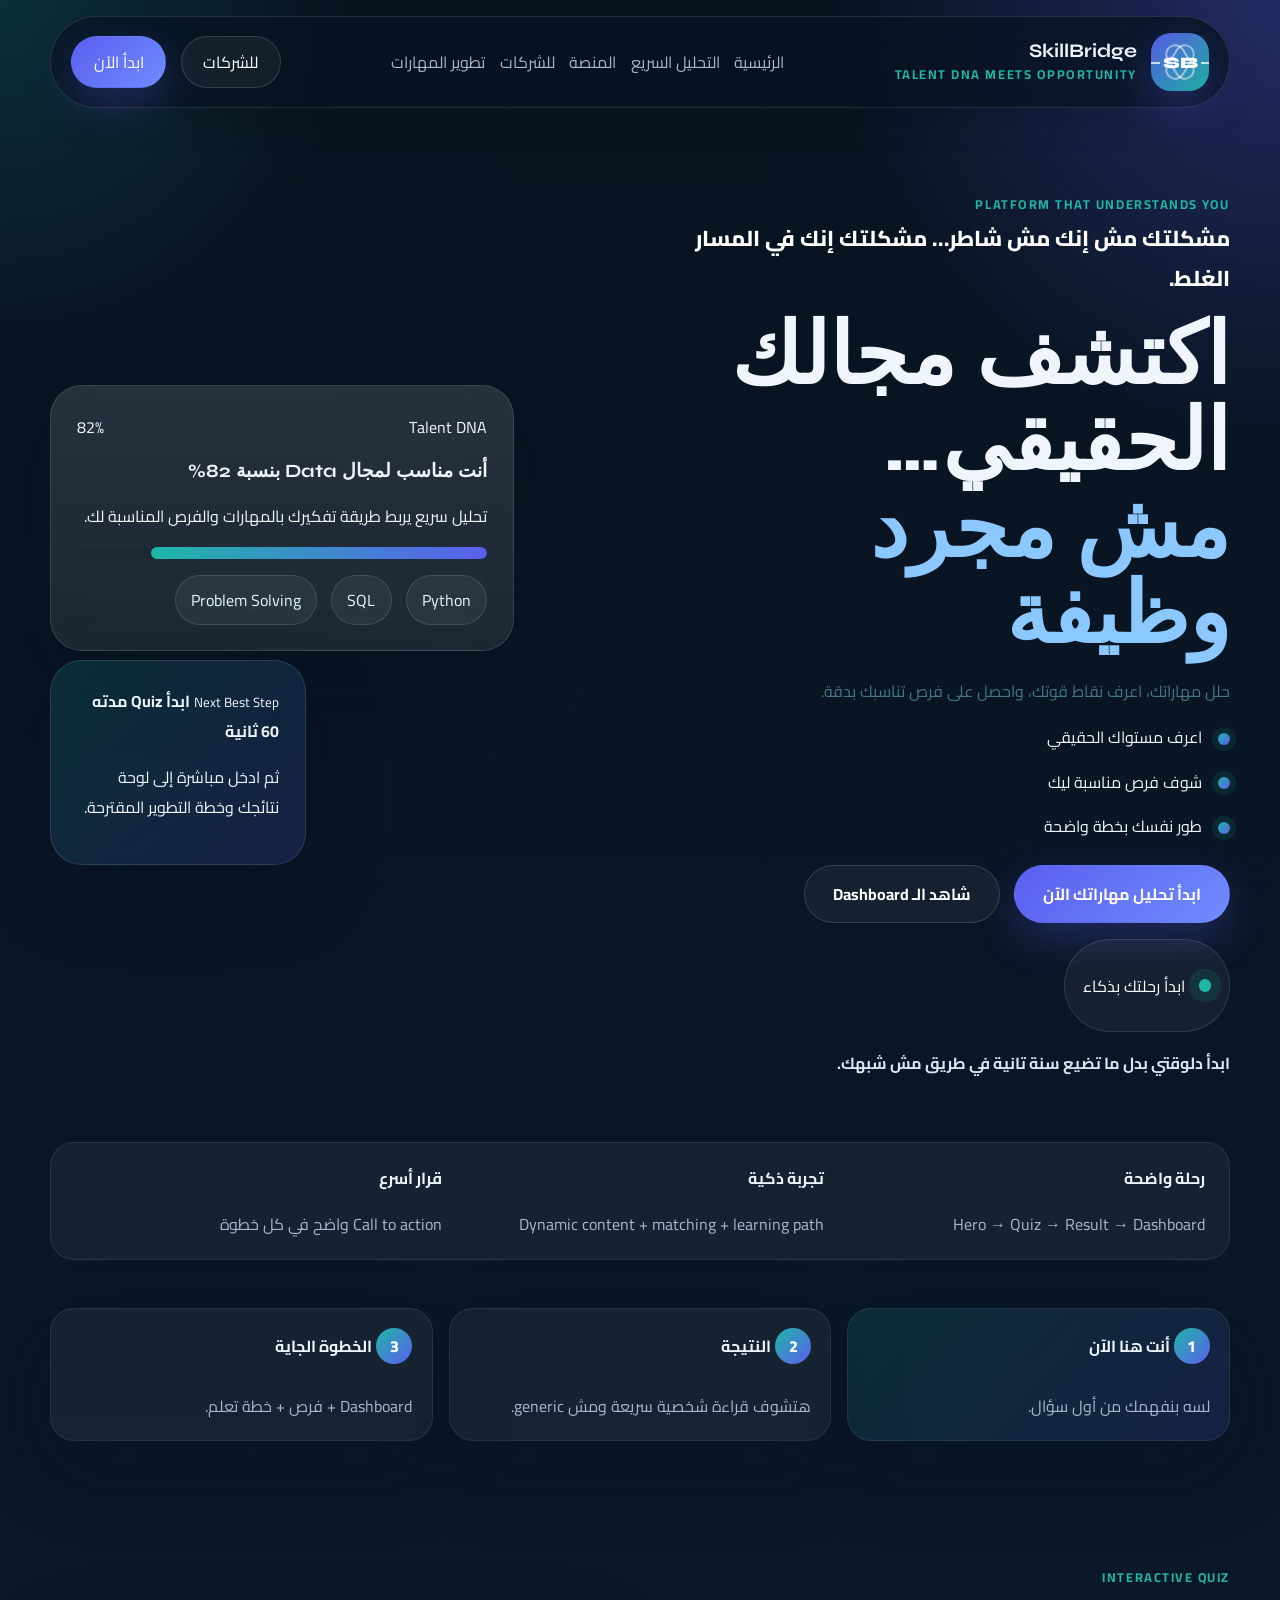
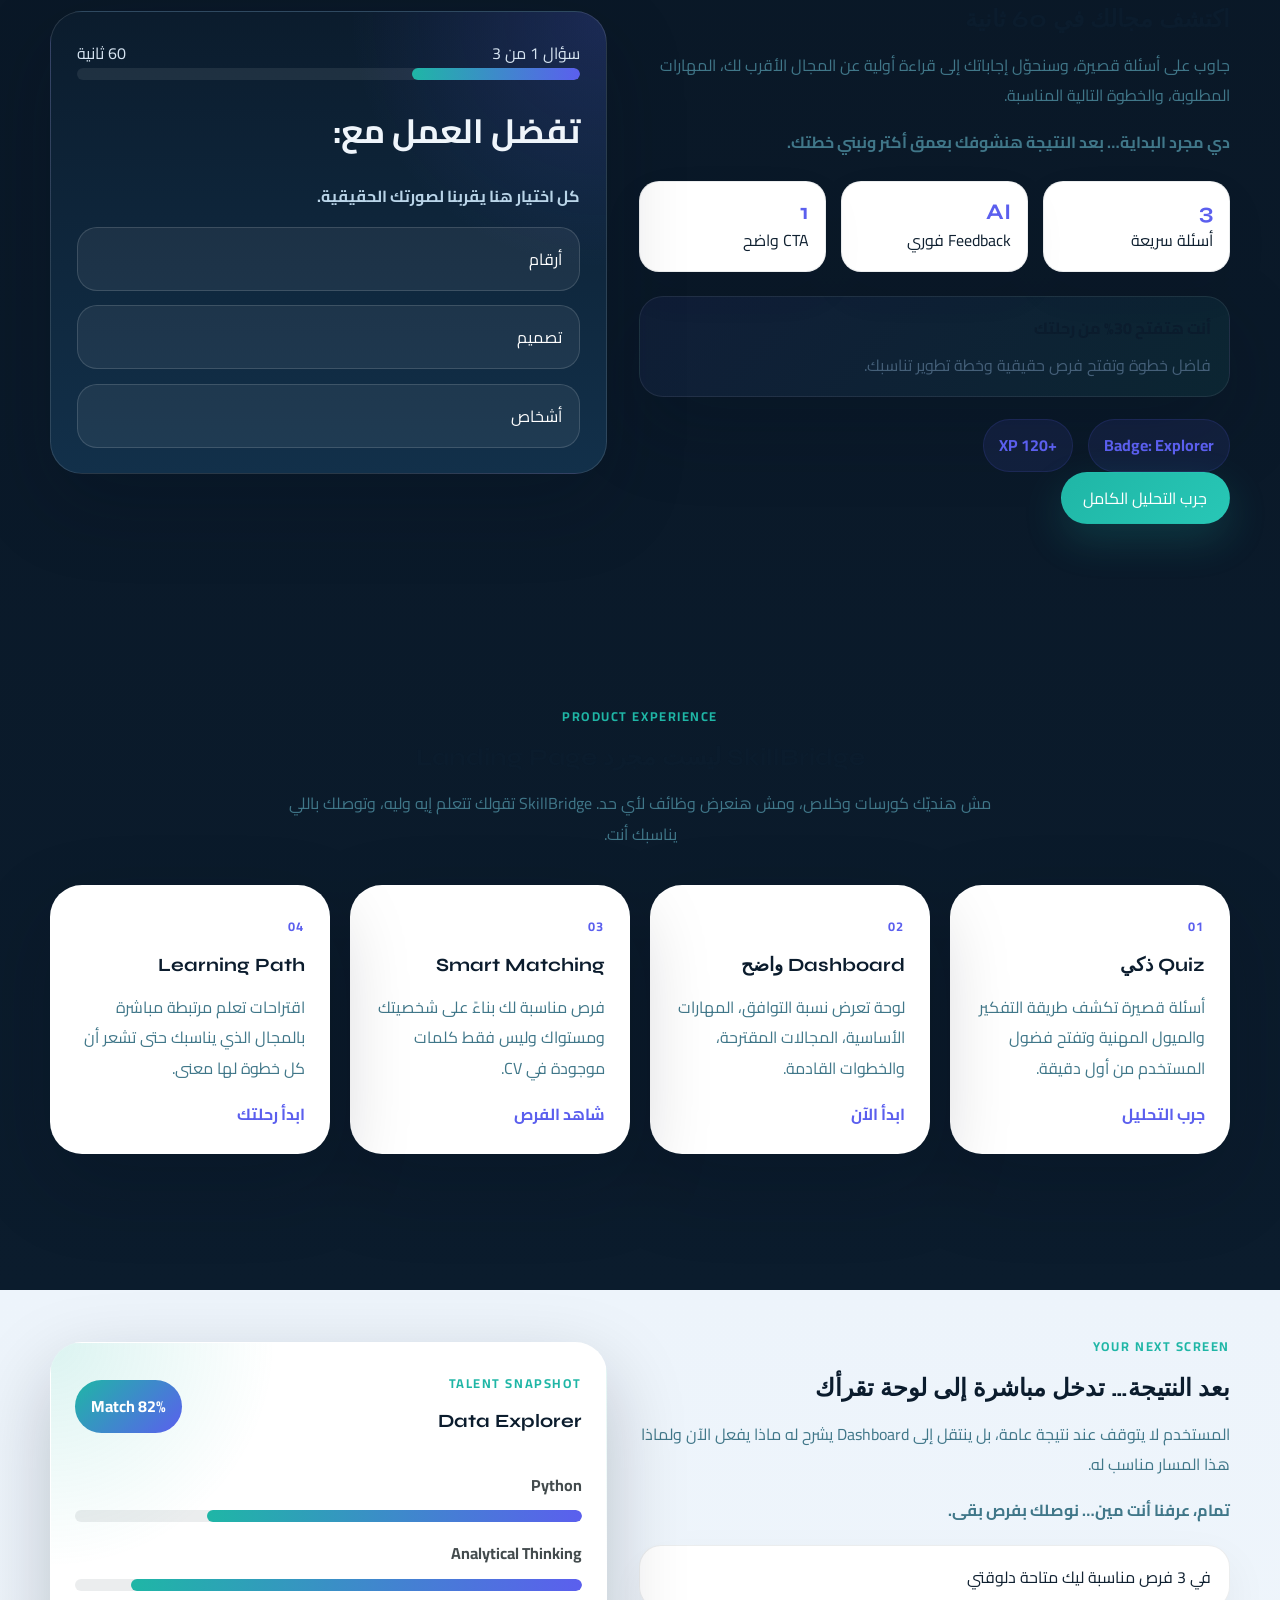
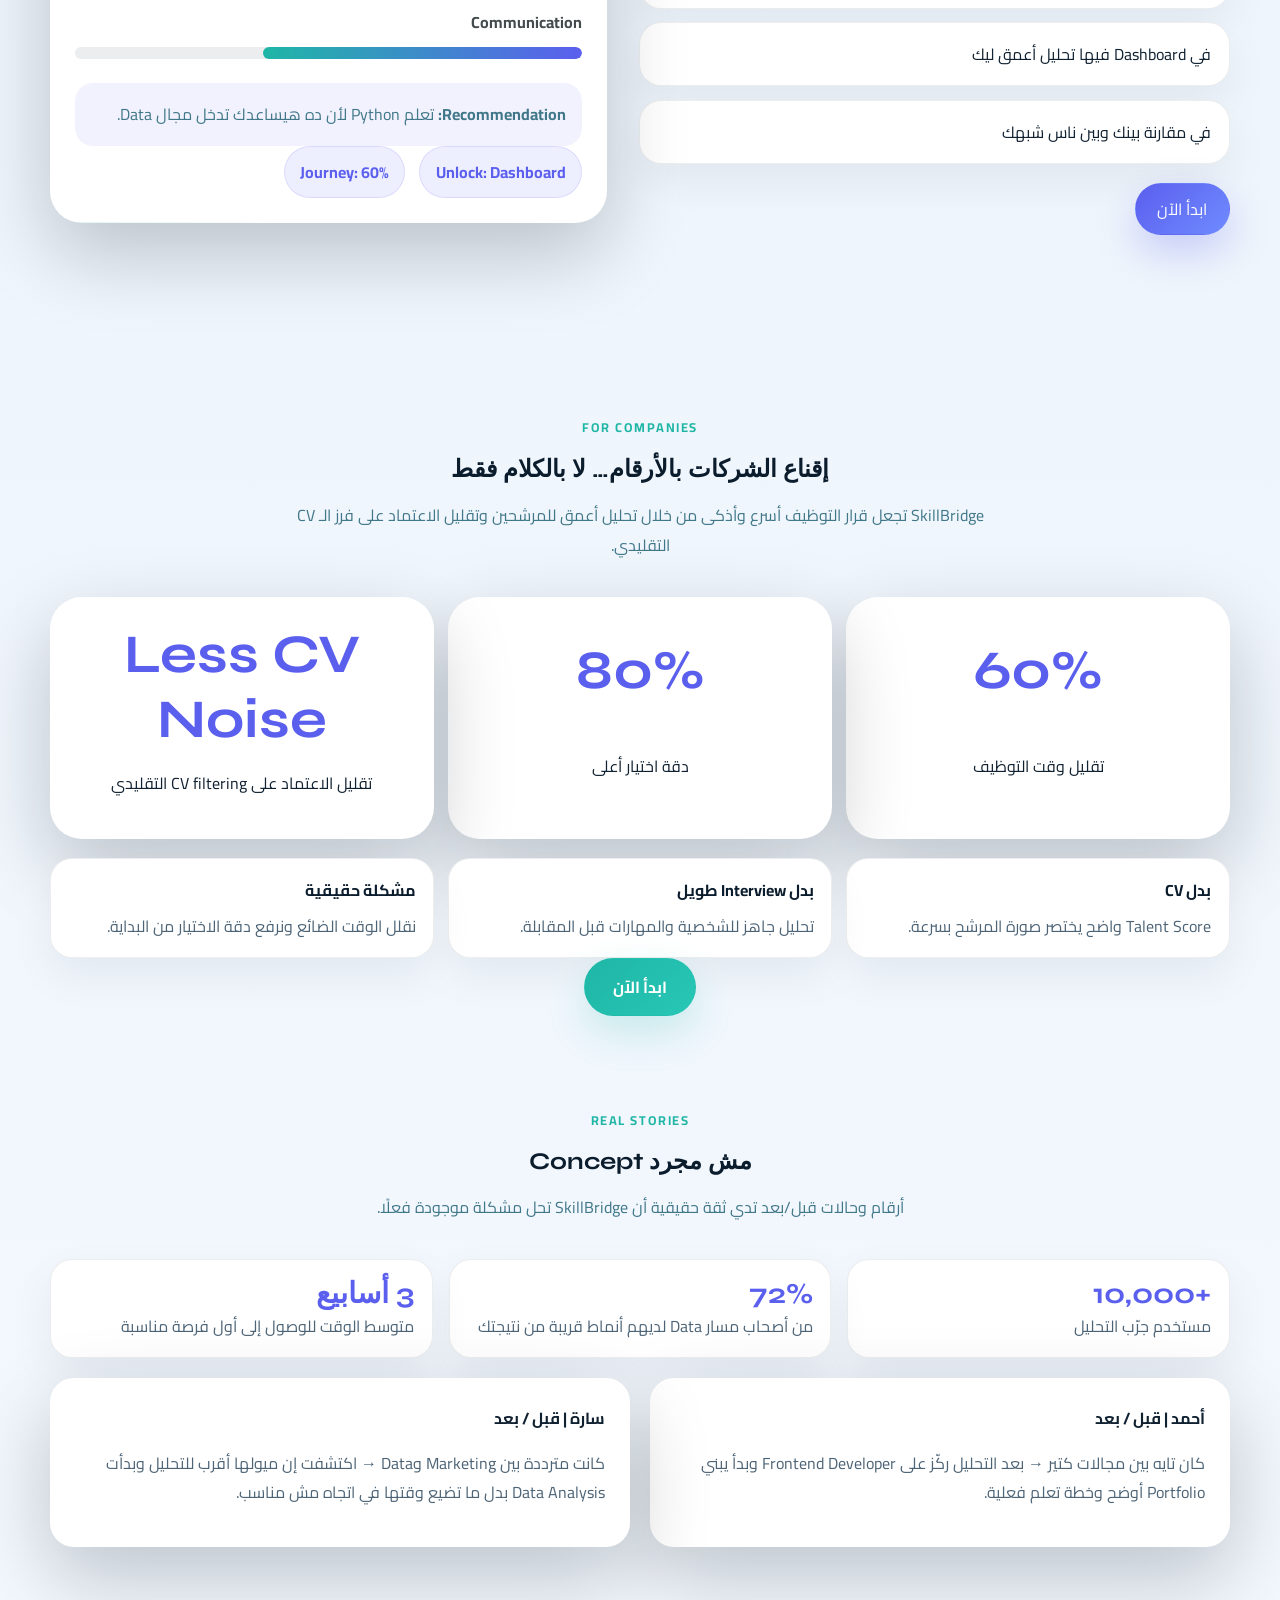
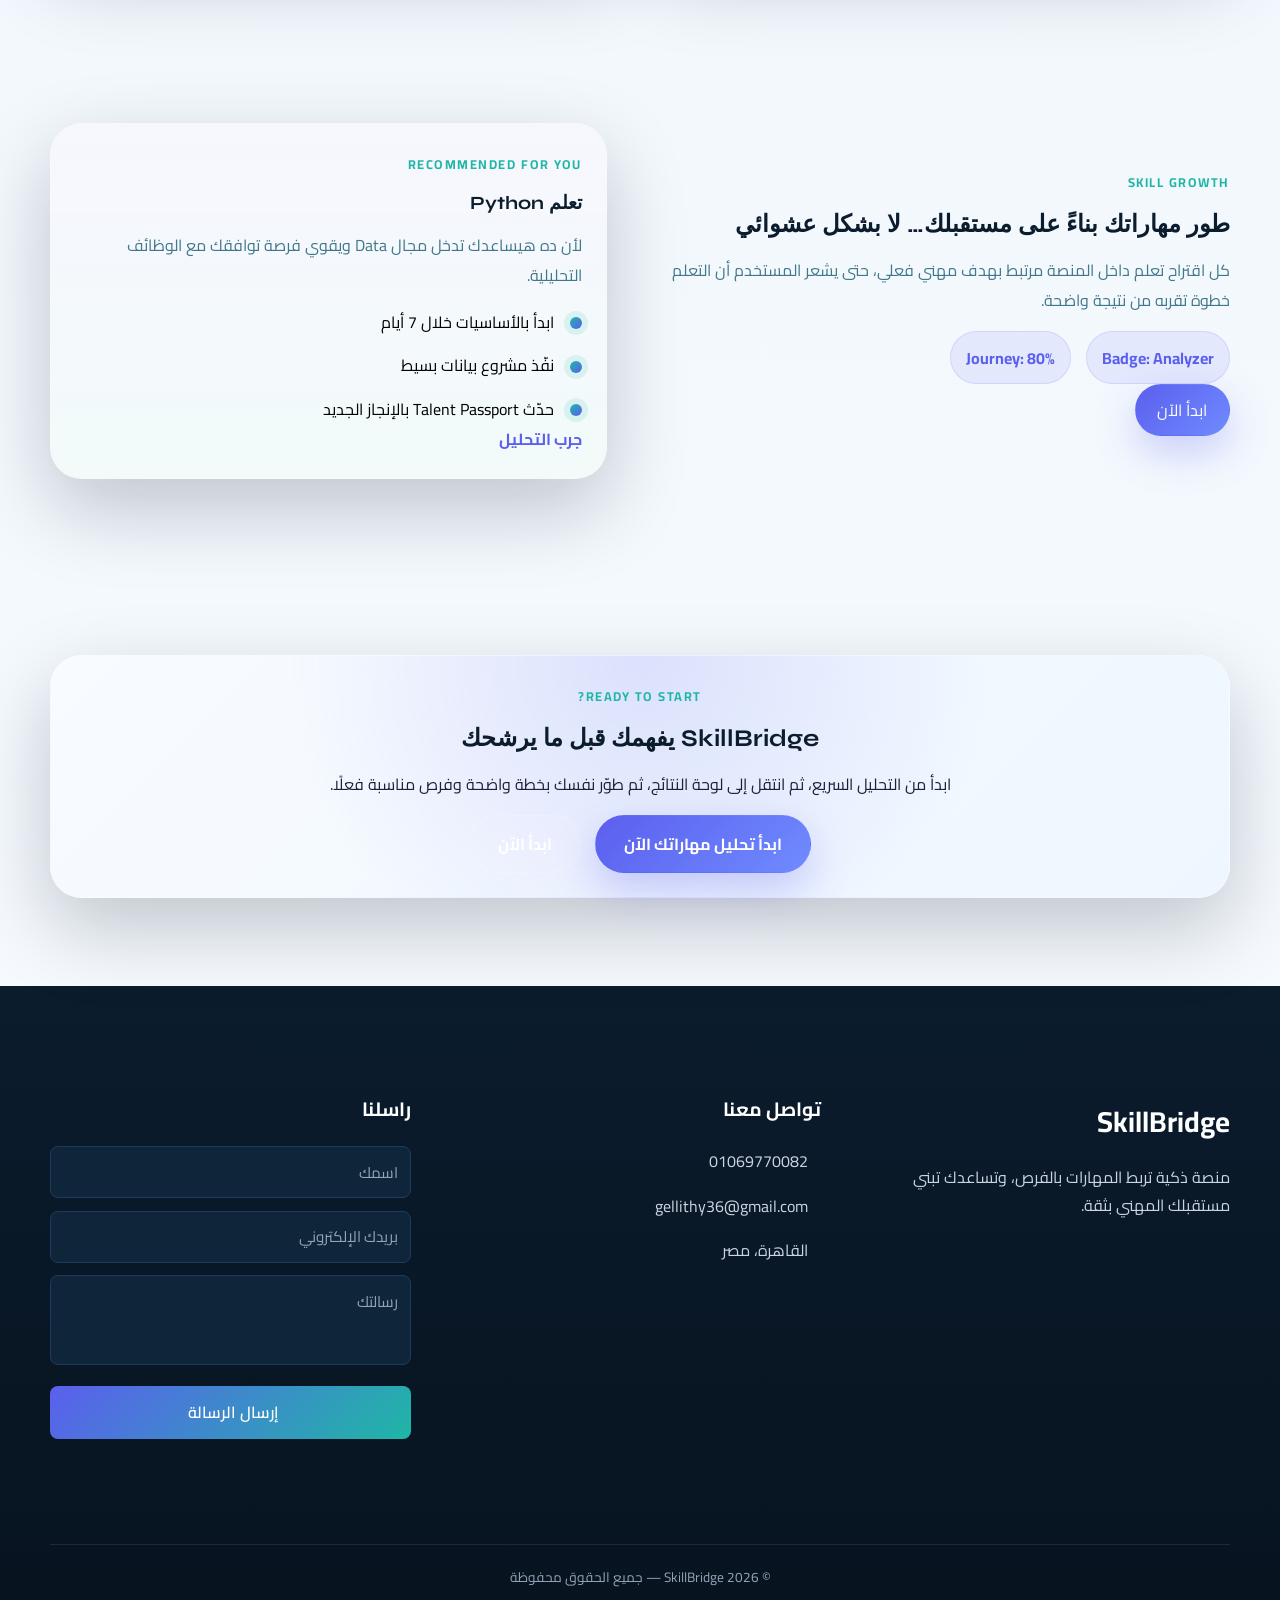
==== index.html @ 110d21df "Add files via upload" ====
<!DOCTYPE html>
<html lang="ar" dir="rtl">
<head>
  <meta charset="UTF-8">
  <meta name="viewport" content="width=device-width, initial-scale=1.0">
  <meta name="description" content="SkillBridge منصة ذكية تساعدك تكتشف مجالك الحقيقي، تحلل مهاراتك، وتبدأ رحلة مهنية أوضح وأقوى.">
  <title>SkillBridge | اكتشف مجالك الحقيقي</title>
  <link rel="preconnect" href="https://fonts.googleapis.com">
  <link rel="preconnect" href="https://fonts.gstatic.com" crossorigin>
  <link href="https://fonts.googleapis.com/css2?family=Cairo:wght@400;600;700;800;900&family=Syne:wght@700;800&display=swap" rel="stylesheet">
  <link rel="stylesheet" href="./style.css">
</head>
<body>
  <div class="loading-screen" id="loadingScreen" aria-hidden="true">
    <div class="loading-panel">
      <div class="brand-mark brand-mark-lg">
        <span class="brand-mark-core">SB</span>
      </div>
      <p class="loading-label">SkillBridge AI</p>
      <h1 class="loading-message" id="loadingMessage">Analyzing your skills...</h1>
      <div class="loading-bar">
        <span id="loadingBar"></span>
      </div>
    </div>
  </div>

  <header class="site-header" id="siteHeader">
    <div class="container nav-shell">
      <a class="brand" href="#home" aria-label="SkillBridge">
        <div class="brand-mark">
          <span class="brand-mark-core">SB</span>
        </div>
        <div class="brand-copy">
          <strong>SkillBridge</strong>
          <small>Talent DNA Meets Opportunity</small>
        </div>
      </a>

      <button class="nav-toggle" id="navToggle" type="button" aria-label="فتح القائمة" aria-expanded="false">
        <span></span>
        <span></span>
        <span></span>
      </button>

      <nav class="nav-menu" id="navMenu">
        <a href="#home">الرئيسية</a>
        <a href="#quiz">التحليل السريع</a>
        <a href="#product">المنصة</a>
        <a href="#companies">للشركات</a>
        <a href="#learning">تطوير المهارات</a>
      </nav>

      <div class="nav-actions">
        <a class="btn btn-ghost" href="./company-auth.html">للشركات</a>
        <a class="btn btn-primary" href="./student-auth.html">ابدأ الآن</a>
      </div>
    </div>
  </header>

  
  <main>
    <section class="hero-section" id="home">
      <div class="container hero-grid">
        <div class="hero-copy reveal">
          <span class="eyebrow">Platform That Understands You</span>
          <p class="hero-hook">مشكلتك مش إنك مش شاطر… مشكلتك إنك في المسار الغلط.</p>
          <h1>اكتشف مجالك الحقيقي… <span>مش مجرد وظيفة</span></h1>
          <p class="hero-subtext">حلل مهاراتك، اعرف نقاط قوتك، واحصل على فرص تناسبك بدقة.</p>

          <ul class="hero-points">
            <li>اعرف مستواك الحقيقي</li>
            <li>شوف فرص مناسبة ليك</li>
            <li>طور نفسك بخطة واضحة</li>
          </ul>

          <div class="hero-actions">
            <a class="btn btn-primary btn-large" href="#quiz">ابدأ تحليل مهاراتك الآن</a>
            <a class="btn btn-ghost btn-large" href="student-dashboard.html">شاهد الـ Dashboard</a>
          </div>

          <div class="hero-dynamic">
            <span class="dynamic-dot"></span>
            <p id="heroDynamicText">90%من الطلاب لا يعرفون مهاراتهم الحقيقيه</p>
          </div>

          <p class="urgency-line">ابدأ دلوقتي بدل ما تضيع سنة تانية في طريق مش شبهك.</p>
        </div>

        <div class="hero-visual reveal">
          <div class="hero-card dna-card">
            <div class="hero-card-head">
              <span>Talent DNA</span>
              <span>82%</span>
            </div>
            <h3>أنت مناسب لمجال Data بنسبة 82%</h3>
            <p>تحليل سريع يربط طريقة تفكيرك بالمهارات والفرص المناسبة لك.</p>
            <div class="mini-progress"><span style="width:82%"></span></div>
            <div class="chip-row">
              <span class="chip">Python</span>
              <span class="chip">SQL</span>
              <span class="chip">Problem Solving</span>
            </div>
          </div>

          <div class="hero-card floating-card">
            <small>Next Best Step</small>
            <strong>ابدأ Quiz مدته 60 ثانية</strong>
            <p>ثم ادخل مباشرة إلى لوحة نتائجك وخطة التطوير المقترحة.</p>
          </div>
        </div>
      </div>
    </section>

    <section class="trust-strip reveal">
      <div class="container trust-grid">
        <article>
          <strong>رحلة واضحة</strong>
          <p>Hero → Quiz → Result → Dashboard</p>
        </article>
        <article>
          <strong>تجربة ذكية</strong>
          <p>Dynamic content + matching + learning path</p>
        </article>
        <article>
          <strong>قرار أسرع</strong>
          <p>Call to action واضح في كل خطوة</p>
        </article>
      </div>
    </section>

    <section class="journey-strip reveal">
      <div class="container journey-track">
        <article class="journey-step is-active">
          <span>1</span>
          <strong>أنت هنا الآن</strong>
          <p>لسه بنفهمك من أول سؤال.</p>
        </article>
        <article class="journey-step">
          <span>2</span>
          <strong>النتيجة</strong>
          <p>هتشوف قراءة شخصية سريعة ومش generic.</p>
        </article>
        <article class="journey-step">
          <span>3</span>
          <strong>الخطوة الجاية</strong>
          <p>Dashboard + فرص + خطة تعلم.</p>
        </article>
      </div>
    </section>

    <section class="quiz-section" id="quiz">
      <div class="container quiz-grid">
        <div class="section-copy reveal">
          <span class="eyebrow">Interactive Quiz</span>
          <h2>اكتشف مجالك في 60 ثانية</h2>
          <p>جاوب على أسئلة قصيرة، وسنحوّل إجاباتك إلى قراءة أولية عن المجال الأقرب لك، المهارات المطلوبة، والخطوة التالية المناسبة.</p>
          <p class="journey-copy">دي مجرد البداية… بعد النتيجة هنشوفك بعمق أكتر ونبني خطتك.</p>
          <div class="inline-stats">
            <div>
              <strong>3</strong>
              <span>أسئلة سريعة</span>
            </div>
            <div>
              <strong>AI</strong>
              <span>Feedback فوري</span>
            </div>
            <div>
              <strong>1</strong>
              <span>CTA واضح</span>
            </div>
          </div>
          <div class="progress-story">
            <strong>أنت هتفتح 30% من رحلتك</strong>
            <span>فاضل خطوة وتفتح فرص حقيقية وخطة تطوير تناسبك.</span>
          </div>
          <div class="badge-row">
            <span class="game-badge">Badge: Explorer</span>
            <span class="game-badge">+120 XP</span>
          </div>
          <a class="btn btn-secondary" href="student-auth.html">جرب التحليل الكامل</a>
        </div>

        <div class="quiz-card reveal">
          <div class="quiz-meta">
            <span class="quiz-stage" id="quizStage">سؤال 1 من 3</span>
            <span class="quiz-time">60 ثانية</span>
          </div>
          <div class="quiz-progress">
            <span id="quizProgress"></span>
          </div>
          <h3 id="quizQuestion">تفضل العمل مع:</h3>
          <p class="quiz-feedback" id="quizFeedback">كل اختيار هنا يقربنا لصورتك الحقيقية.</p>
          <div class="quiz-options" id="quizOptions"></div>
          <div class="quiz-result hidden" id="quizResult"></div>
        </div>
      </div>
    </section>

    <section class="product-section" id="product">
      <div class="container">
        <div class="section-heading reveal">
          <span class="eyebrow">Product Experience</span>
          <h2>SkillBridge ليست مجرد Landing Page</h2>
          <p class="corsat">مش هنديّك كورسات وخلاص، ومش هنعرض وظائف لأي حد. SkillBridge تقولك تتعلم إيه وليه، وتوصلك باللي يناسبك أنت.</p>
        </div>

        <div class="product-grid">
          <article class="product-card reveal">
            <span class="card-step">01</span>
            <h3>Quiz ذكي</h3>
            <p>أسئلة قصيرة تكشف طريقة التفكير والميول المهنية وتفتح فضول المستخدم من أول دقيقة.</p>
            <a href="#quiz" class="text-link">جرب التحليل</a>
          </article>
          <article class="product-card reveal">
            <span class="card-step">02</span>
            <h3>Dashboard واضح</h3>
            <p>لوحة تعرض نسبة التوافق، المهارات الأساسية، المجالات المقترحة، والخطوات القادمة.</p>
            <a href="student-dashboard.html" class="text-link">ابدأ الآن</a>
          </article>
          <article class="product-card reveal">
            <span class="card-step">03</span>
            <h3>Smart Matching</h3>
            <p>فرص مناسبة لك بناءً على شخصيتك ومستواك وليس فقط كلمات موجودة في CV.</p>
            <a href="./smart-jobs.html" class="text-link">شاهد الفرص</a>
          </article>
          <article class="product-card reveal">
            <span class="card-step">04</span>
            <h3>Learning Path</h3>
            <p>اقتراحات تعلم مرتبطة مباشرة بالمجال الذي يناسبك حتى تشعر أن كل خطوة لها معنى.</p>
            <a href="#learning" class="text-link">ابدأ رحلتك</a>
          </article>
        </div>
      </div>
    </section>

    <section class="dashboard-preview reveal">
      <div class="container dashboard-grid">
        <div class="section-copy">
          <span class="eyebrow">Your Next Screen</span>
          <h2>بعد النتيجة… تدخل مباشرة إلى لوحة تقرأك</h2>
          <p>المستخدم لا يتوقف عند نتيجة عامة، بل ينتقل إلى Dashboard يشرح له ماذا يفعل الآن ولماذا هذا المسار مناسب له.</p>
          <p class="journey-copy">تمام، عرفنا أنت مين… نوصلك بفرص بقى.</p>
          <div class="retention-list">
            <div>في 3 فرص مناسبة ليك متاحة دلوقتي</div>
            <div>في Dashboard فيها تحليل أعمق ليك</div>
            <div>في مقارنة بينك وبين ناس شبهك</div>
          </div>
          <a class="btn btn-primary" href="student-dashboard.html">ابدأ الآن</a>
        </div>

        <div class="dashboard-card">
          <div class="dashboard-head">
            <div>
              <small>Talent Snapshot</small>
              <h3>Data Explorer</h3>
            </div>
            <span class="match-badge">82% Match</span>
          </div>
          <div class="dashboard-metrics">
            <article>
              <strong>Python</strong>
              <div class="mini-progress"><span style="width:74%"></span></div>
            </article>
            <article>
              <strong>Analytical Thinking</strong>
              <div class="mini-progress"><span style="width:89%"></span></div>
            </article>
            <article>
              <strong>Communication</strong>
              <div class="mini-progress"><span style="width:63%"></span></div>
            </article>
          </div>
          <div class="dashboard-note">
            <strong>Recommendation:</strong>
            تعلم Python لأن ده هيساعدك تدخل مجال Data.
          </div>
          <div class="dashboard-unlock">
            <span class="game-badge">Unlock: Dashboard</span>
            <span class="game-badge">Journey: 60%</span>
          </div>
        </div>
      </div>
    </section>

    <section class="companies-section" id="companies">
      <div class="container">
        <div class="section-heading reveal">
          <span class="eyebrow">For Companies</span>
          <h2>إقناع الشركات بالأرقام… لا بالكلام فقط</h2>
          <p>SkillBridge تجعل قرار التوظيف أسرع وأذكى من خلال تحليل أعمق للمرشحين وتقليل الاعتماد على فرز الـ CV التقليدي.</p>
        </div>

        <div class="stats-grid">
          <article class="stat-card reveal">
            <strong>60%</strong>
            <p class="new-p">تقليل وقت التوظيف</p>
          </article>
          <article class="stat-card reveal">
            <strong>80%</strong>
            <p class="new-p">دقة اختيار أعلى</p>
          </article>
          <article class="stat-card reveal">
            <strong>Less CV Noise</strong>
            <p class="new-p">تقليل الاعتماد على CV filtering التقليدي</p>
          </article>
        </div>
        <div class="company-benefits">
          <article class="company-benefit reveal">
            <strong>بدل CV</strong>
            <p class="new-p">Talent Score واضح يختصر صورة المرشح بسرعة.</p>
          </article>
          <article class="company-benefit reveal">
            <strong>بدل Interview طويل</strong>
            <p class="new-p">تحليل جاهز للشخصية والمهارات قبل المقابلة.</p>
          </article>
          <article class="company-benefit reveal">
            <strong>مشكلة حقيقية</strong>
            <p class="new-p">نقلل الوقت الضائع ونرفع دقة الاختيار من البداية.</p>
          </article>
        </div>

        <div class="company-cta reveal">
          <a class="btn btn-secondary btn-large" href="company-dashboard.html">ابدأ الآن</a>
        </div>
      </div>
    </section>

    <section class="proof-section">
      <div class="container">
        <div class="section-heading reveal">
          <span class="eyebrow">Real Stories</span>
          <h2>مش مجرد Concept</h2>
          <p>أرقام وحالات قبل/بعد تدي ثقة حقيقية أن SkillBridge تحل مشكلة موجودة فعلًا.</p>
        </div>
        <div class="proof-numbers reveal">
          <div><strong>+10,000</strong><span>مستخدم جرّب التحليل</span></div>
          <div><strong>72%</strong><span>من أصحاب مسار Data لديهم أنماط قريبة من نتيجتك</span></div>
          <div><strong>3 أسابيع</strong><span>متوسط الوقت للوصول إلى أول فرصة مناسبة</span></div>
        </div>
        <div class="proof-grid">
          <article class="proof-card reveal">
            <strong>أحمد | قبل / بعد</strong>
            <p>كان تايه بين مجالات كتير → بعد التحليل ركّز على Frontend Developer وبدأ يبني Portfolio أوضح وخطة تعلم فعلية.</p>
          </article>
          <article class="proof-card reveal">
            <strong>سارة | قبل / بعد</strong>
            <p>كانت مترددة بين Marketing وData → اكتشفت إن ميولها أقرب للتحليل وبدأت Data Analysis بدل ما تضيع وقتها في اتجاه مش مناسب.</p>
          </article>
        </div>
      </div>
    </section>

    <section class="learning-section" id="learning">
      <div class="container learning-grid">
        <div class="section-copy reveal">
          <span class="eyebrow">Skill Growth</span>
          <h2>طور مهاراتك بناءً على مستقبلك… لا بشكل عشوائي</h2>
          <p>كل اقتراح تعلم داخل المنصة مرتبط بهدف مهني فعلي، حتى يشعر المستخدم أن التعلم خطوة تقربه من نتيجة واضحة.</p>
          <div class="badge-row">
            <span class="game-badge">Badge: Analyzer</span>
            <span class="game-badge">Journey: 80%</span>
          </div>
          <a class="btn btn-primary" href="./learning-path.html">ابدأ الآن</a>
        </div>

        <div class="learning-card reveal">
          <small>Recommended for you</small>
          <h3>تعلم Python</h3>
          <p>لأن ده هيساعدك تدخل مجال Data ويقوي فرصة توافقك مع الوظائف التحليلية.</p>
          <ul class="learning-list">
            <li>ابدأ بالأساسيات خلال 7 أيام</li>
            <li>نفّذ مشروع بيانات بسيط</li>
            <li>حدّث Talent Passport بالإنجاز الجديد</li>
          </ul>
          <a class="text-link" href="student-auth.html">جرب التحليل</a>
        </div>
      </div>
    </section>

    <section class="cta-section reveal">
      <div class="container cta-panel">
        <span class="eyebrow">Ready To Start?</span>
        <h2>SkillBridge يفهمك قبل ما يرشحك</h2>
        <p class="Start">ابدأ من التحليل السريع، ثم انتقل إلى لوحة النتائج، ثم طوّر نفسك بخطة واضحة وفرص مناسبة فعلًا.</p>
        <div class="hero-actions center">
          <a class="btn btn-primary btn-large" href="#quiz">ابدأ تحليل مهاراتك الآن</a>
          <a class="btn btn-ghost btn-large" href="student-auth.html">ابدأ الآن</a>
        </div>
      </div>
    </section>
  </main>

  <section class="result-overlay hidden" id="resultOverlay" aria-hidden="true">
    <div class="result-backdrop" id="resultBackdrop"></div>
    <div class="result-fullscreen" id="resultFullscreen">
      <button class="result-close" id="resultClose" type="button" aria-label="إغلاق">×</button>
      <div class="result-hero">
        <span class="eyebrow">Your Talent Reveal</span>
        <p class="result-kicker">🎯 نتيجتك</p>
        <h2 id="resultTitle">أنت مناسب لـ Data Analysis بنسبة 82%</h2>
        <p class="result-ai-copy" id="resultAiCopy"></p>
      </div>

      <div class="result-summary-grid">
        <article class="result-panel-card">
          <strong>✔ نقاط قوتك</strong>
          <ul id="resultStrengths" class="result-list"></ul>
        </article>
        <article class="result-panel-card">
          <strong>✔ المجالات المناسبة</strong>
          <ul id="resultPaths" class="result-list"></ul>
        </article>
        <article class="result-panel-card">
          <strong>✔ أول خطوة ليك</strong>
          <p id="resultNextStep"></p>
        </article>
      </div>

      <div class="insight-grid">
        <article class="insight-card">
          <strong>Talent DNA Graph</strong>
          <div class="dna-bars" id="dnaBars"></div>
        </article>
        <article class="insight-card">
          <strong>Skill Radar</strong>
          <div class="radar-card">
            <div class="radar-ring ring-1"></div>
            <div class="radar-ring ring-2"></div>
            <div class="radar-ring ring-3"></div>
            <div class="radar-shape" id="radarShape"></div>
          </div>
        </article>
        <article class="insight-card">
          <strong>Retention Hook</strong>
          <ul class="result-list" id="resultHooks"></ul>
        </article>
      </div>

      <div class="unlock-strip">
        <strong id="resultProgressText">أنت خلصت 30% من رحلتك</strong>
        <span>كمّل الخطوة الجاية عشان تفتح الـ Dashboard والفرص الحقيقية.</span>
      </div>

      <div class="result-actions">
        <a class="btn btn-primary btn-large" href="./student-auth.html">ابدأ رحلتك الآن</a>
          <a class="btn btn-ghost btn-large" href="student-auth.html">جرب التحليل الكامل</a>
      </div>
    </div>
  </section>


<footer id="contact" class="footer-section">
  <div class="container">

    <div class="footer-top">
      <!-- Brand -->
      <div class="footer-brand">
        <h3>SkillBridge</h3>
        <p>
          منصة ذكية تربط المهارات بالفرص، وتساعدك تبني مستقبلك المهني بثقة.
        </p>
      </div>

      <!-- Contact Info -->
      <div class="footer-contact">
        <h4>تواصل معنا</h4>

        <ul>
          <li>
            <i class="fas fa-phone"></i>
            <span>01069770082</span>
          </li>
          <li>
            <i class="fas fa-envelope"></i>
            <span>gellithy36@gmail.com</span>
          </li>
          <li>
            <i class="fas fa-location-dot"></i>
            <span>القاهرة، مصر</span>
          </li>
        </ul>
      </div>

      <!-- Contact Form -->
      <div class="footer-form">
        <h4>راسلنا</h4>
        <form>
          <input type="text" placeholder="اسمك" required>
          <input type="email" placeholder="بريدك الإلكتروني" required>
          <textarea placeholder="رسالتك" required></textarea>
          <button type="submit">
            إرسال الرسالة
            <i class="fas fa-paper-plane"></i>
          </button>
        </form>
      </div>
    </div>

    <!-- Social -->
    <div class="footer-social">
      <a href="#"><i class="fab fa-facebook-f"></i></a>
      <a href="#"><i class="fab fa-linkedin-in"></i></a>
      <a href="#"><i class="fab fa-twitter"></i></a>
      <a href="#"><i class="fab fa-instagram"></i></a>
    </div>

    <!-- Bottom -->
    <div class="footer-bottom">
      © 2026 SkillBridge — جميع الحقوق محفوظة
    </div>

  </div>
</footer>
  <script src="./main.js"></script>
</body>
</html>
---- style.css ----
:root {
  --primary: #5b5fee;
  --secondary: #1fb6a6;
  --dark: #0b1c2d;
  --dark-soft: #12304a;
  --surface: rgba(255, 255, 255, 0.08);
  --surface-strong: rgba(255, 255, 255, 0.14);
  --surface-light: #f5f8fc;
  --text: #eff5fb;
  --text-dark: #102131;
  --muted: #a7b8c9;
  --line: rgba(255, 255, 255, 0.12);
  --shadow: 0 30px 80px rgba(4, 14, 27, 0.22);
  --radius-xl: 32px;
  --radius-lg: 24px;
  --radius-md: 18px;
  --container: min(1180px, calc(100vw - 32px));
}

* {
  box-sizing: border-box;
}

html {
  scroll-behavior: smooth;
}

body {
  margin: 0;
  font-family: "Cairo", sans-serif;
  color: var(--text);
  background:
    radial-gradient(circle at top right, rgba(91, 95, 238, 0.32), transparent 28rem),
    radial-gradient(circle at top left, rgba(31, 182, 166, 0.18), transparent 22rem),
    linear-gradient(180deg, #081320 0%, #0b1c2d 45%, #edf4fb 45%, #f7fbff 100%);
  overflow-x: hidden;
}

body::before {
  content: "";
  position: fixed;
  inset: 0;
  pointer-events: none;
  opacity: 0.3;
  background-image:
    linear-gradient(rgba(255, 255, 255, 0.03) 1px, transparent 1px),
    linear-gradient(90deg, rgba(255, 255, 255, 0.03) 1px, transparent 1px);
  background-size: 44px 44px;
  mask-image: radial-gradient(circle at center, #000 25%, transparent 75%);
}

a {
  color: inherit;
  text-decoration: none;
}

button,
input,
textarea,
select {
  font: inherit;
}

img {
  max-width: 100%;
  display: block;
}

.hidden {
  display: none !important;
}

.container {
  width: var(--container);
  margin: 0 auto;
}



.progress-dock-copy {
  display: flex;
  align-items: center;
  justify-content: space-between;
  gap: 1rem;
  margin-bottom: 0.7rem;
}

.progress-dock-copy strong {
  font-family: "Syne", sans-serif;
  font-size: 1.5rem;
}

.progress-dock-copy span {
  color: #d5e6f4;
}

.progress-dock-bar {
  height: 10px;
  border-radius: 999px;
  background: rgba(255, 255, 255, 0.08);
  overflow: hidden;
}


.loading-screen {
  position: fixed;
  inset: 0;
  z-index: 1200;
  display: grid;
  place-items: center;
  background:
    radial-gradient(circle at center, rgba(91, 95, 238, 0.24), transparent 20rem),
    rgba(4, 10, 18, 0.98);
  transition: opacity 0.6s ease, visibility 0.6s ease;
}

.loading-screen.is-hidden {
  opacity: 0;
  visibility: hidden;
  pointer-events: none;
}

.loading-panel {
  width: min(92vw, 32rem);
  padding: 2rem;
  border: 1px solid var(--line);
  border-radius: var(--radius-xl);
  text-align: center;
  background: rgba(255, 255, 255, 0.04);
  backdrop-filter: blur(20px);
  box-shadow: var(--shadow);
}

.loading-label,
.eyebrow,
.brand-copy small,
.card-step,
.learning-card small,
.dashboard-head small {
  display: inline-flex;
  align-items: center;
  gap: 0.5rem;
  color: var(--secondary);
  text-transform: uppercase;
  letter-spacing: 0.12em;
  font-size: 0.8rem;
  font-weight: 700;
}

.loading-message {
  font-family: "Syne", sans-serif;
  font-size: clamp(1.9rem, 4vw, 3.2rem);
  margin: 1rem 0 1.2rem;
}

.loading-bar,
.quiz-progress,
.mini-progress {
  width: 100%;
  overflow: hidden;
  border-radius: 999px;
}

.loading-bar,
.quiz-progress {
  height: 12px;
  background: rgba(255, 255, 255, 0.08);
}

.loading-bar span,
.quiz-progress span,
.mini-progress span {
  display: block;
  height: 100%;
  width: 0;
  border-radius: inherit;
  background: linear-gradient(90deg, var(--secondary), var(--primary));
}

.site-header {
  position: sticky;
  top: 0;
  z-index: 100;
  padding-top: 1rem;
}

.site-header.is-scrolled .nav-shell {
  background: rgba(8, 19, 32, 0.92);
  border-color: rgba(255, 255, 255, 0.16);
}

.nav-shell {
  display: grid;
  grid-template-columns: auto 1fr auto;
  align-items: center;
  gap: 1rem;
  padding: 1rem 1.25rem;
  border: 1px solid var(--line);
  border-radius: 999px;
  backdrop-filter: blur(20px);
  background: rgba(8, 19, 32, 0.72);
  box-shadow: 0 14px 34px rgba(0, 0, 0, 0.12);
}

.brand {
  display: flex;
  align-items: center;
  gap: 0.9rem;
}

.brand-copy {
  display: flex;
  flex-direction: column;
}

.brand-copy strong,
.hero-copy h1,
.section-heading h2,
.section-copy h2,
.product-card h3,
.dashboard-head h3,
.learning-card h3,
.cta-panel h2,
.hero-card h3 {
  font-family: "Syne", sans-serif;
}

.brand-copy strong {
  font-size: 1.2rem;
}

.brand-mark {
  position: relative;
  display: grid;
  place-items: center;
  width: 58px;
  height: 58px;
  border-radius: 20px;
  background:
    linear-gradient(135deg, rgba(91, 95, 238, 0.95), rgba(31, 182, 166, 0.95));
  box-shadow: 0 18px 40px rgba(91, 95, 238, 0.28);
  overflow: hidden;
}

.brand-mark::before,
.brand-mark::after {
  content: "";
  position: absolute;
  width: 16px;
  height: 34px;
  border: 2px solid rgba(255, 255, 255, 0.75);
  border-radius: 999px;
  opacity: 0.65;
}

.brand-mark::before {
  transform: rotate(32deg);
}

.brand-mark::after {
  transform: rotate(-32deg);
}

.brand-mark::selection,
.brand-mark-core::selection {
  background: transparent;
}

.brand-mark-core::before,
.brand-mark-core::after {
  content: "";
  position: absolute;
  top: 50%;
  width: 12px;
  height: 2px;
  background: rgba(255, 255, 255, 0.72);
}

.brand-mark-core::before {
  right: calc(100% + 3px);
}

.brand-mark-core::after {
  left: calc(100% + 3px);
}

.brand-mark-core {
  position: relative;
  z-index: 1;
  color: #fff;
  font-family: "Syne", sans-serif;
  font-weight: 800;
}

.brand-mark-lg {
  width: 86px;
  height: 86px;
  margin: 0 auto;
}

.nav-menu,
.nav-actions,
.hero-actions,
.hero-points,
.chip-row,
.trust-grid,
.inline-stats,
.stats-grid,
.footer-links,
.badge-row,
.dashboard-unlock {
  display: flex;
  flex-wrap: wrap;
  gap: 0.9rem;
}

.nav-menu {
  justify-content: center;
}

.nav-menu a,
.footer-links a {
  color: var(--muted);
  transition: color 0.25s ease, transform 0.25s ease;
}

.nav-menu a:hover,
.footer-links a:hover {
  color: #fff;
  transform: translateY(-2px);
}
/* ================= Footer ================= */
.footer-section {
  background: linear-gradient(180deg, #0b1c2d, #07131f);
  color: #ffffff;
  padding: 5rem 0 2rem;
}

/* Layout */
.footer-top {
  display: grid;
  grid-template-columns: repeat(auto-fit, minmax(260px, 1fr));
  gap: 3rem;
  margin-bottom: 3rem;
}

/* Brand */
.footer-brand h3 {
  font-size: 1.8rem;
  margin-bottom: 1rem;
}

.footer-brand p {
  color: #cbd5e1;
  line-height: 1.7;
  max-width: 350px;
}

/* Contact */
.footer-contact h4,
.footer-form h4 {
  font-size: 1.2rem;
  margin-bottom: 1.2rem;
}

.footer-contact ul {
  list-style: none;
  padding: 0;
}

.footer-contact li {
  display: flex;
  align-items: center;
  gap: 0.8rem;
  margin-bottom: 0.9rem;
  color: #cbd5e1;
}

.footer-contact i {
  color: #5b5fee;
  font-size: 1.1rem;
}

/* Form */
.footer-form form {
  display: flex;
  flex-direction: column;
  gap: 0.8rem;
}

.footer-form input,
.footer-form textarea {
  background-color: #0f253a;
  border: 1px solid #1e3a5f;
  color: #ffffff;
  padding: 0.65rem 0.8rem;
  border-radius: 8px;
  font-size: 0.95rem;
}

.footer-form textarea {
  resize: none;
  height: 90px;
}

.footer-form input::placeholder,
.footer-form textarea::placeholder {
  color: #94a3b8;
}

.footer-form button {
  margin-top: 0.5rem;
  background: linear-gradient(135deg, #5b5fee, #1fb6a6);
  color: #ffffff;
  border: none;
  padding: 0.7rem;
  border-radius: 8px;
  font-weight: 600;
  cursor: pointer;
  transition: transform 0.3s, box-shadow 0.3s;
}

.footer-form button i {
  margin-right: 6px;
}

.footer-form button:hover {
  transform: translateY(-3px);
  box-shadow: 0 10px 25px rgba(0,0,0,0.3);
}

/* Social */
.footer-social {
  text-align: center;
  margin-bottom: 1.5rem;
}

.footer-social a {
  color: #cbd5e1;
  margin: 0 10px;
  font-size: 1.1rem;
  transition: all 0.3s ease;
}

.footer-social a:hover {
  color: #5b5fee;
  transform: translateY(-4px);
}

/* Bottom */
.footer-bottom {
  text-align: center;
  font-size: 0.85rem;
  color: #94a3b8;
  border-top: 1px solid #1e293b;
  padding-top: 1.2rem;
}

.nav-toggle {
  display: none;
  flex-direction: column;
  gap: 0.3rem;
  width: 48px;
  height: 48px;
  border: 1px solid var(--line);
  border-radius: 16px;
  background: rgba(255, 255, 255, 0.04);
  justify-content: center;
  align-items: center;
}

.nav-toggle span {
  width: 18px;
  height: 2px;
  border-radius: 999px;
  background: #fff;
}

.btn {
  display: inline-flex;
  align-items: center;
  justify-content: center;
  min-height: 52px;
  padding: 0 1.35rem;
  border-radius: 999px;
  border: 1px solid transparent;
  transition: transform 0.28s ease, box-shadow 0.28s ease, background 0.28s ease;
}

.btn:hover,
.quiz-option:hover,
.product-card:hover,
.stat-card:hover,
.learning-card:hover,
.hero-card:hover,
.dashboard-card:hover {
  transform: translateY(-5px);
}

.btn-primary {
  color: #fff;
  background: linear-gradient(135deg, var(--primary), #6f8bff);
  box-shadow: 0 16px 40px rgba(91, 95, 238, 0.28);
}

.btn-secondary {
  color: #fff;
  background: linear-gradient(135deg, var(--secondary), #28c7b6);
  box-shadow: 0 16px 40px rgba(31, 182, 166, 0.2);
}

.btn-ghost {
  color: #fff;
  border-color: rgba(255, 255, 255, 0.14);
  background: rgba(255, 255, 255, 0.05);
}

.btn-large {
  min-height: 58px;
  padding: 0 1.75rem;
  font-weight: 700;
}

.hero-section,
.quiz-section,
.product-section,
.dashboard-preview,
.companies-section,
.learning-section,
.cta-section,
.site-footer,
.trust-strip {
  position: relative;
  z-index: 1;
}

.hero-section {
  padding: 5rem 0 3rem;
}

.hero-grid,
.quiz-grid,
.dashboard-grid,
.learning-grid {
  display: grid;
  grid-template-columns: minmax(0, 1.03fr) minmax(320px, 0.97fr);
  gap: 2rem;
  align-items: center;
}

.hero-copy h1 {
  margin: 1rem 0;
  font-size: clamp(2.6rem, 7vw, 5.3rem);
  line-height: 1.02;
}

.hero-hook {
  max-width: 38rem;
  margin: 0 0 1rem;
  color: #fff;
  font-size: clamp(1.05rem, 2.2vw, 1.35rem);
  font-weight: 800;
}

.hero-copy h1 span,
.section-heading h2,
.section-copy h2,
.stat-card strong,
.match-badge,
.hero-dynamic p {
  color: #fff;
}

.hero-copy h1 span {
  display: block;
  color: #8bc8ff;
}

.hero-subtext,
.section-copy p,
.section-heading p,
.product-card p,
.dashboard-note,
.learning-card p,
.site-footer p {
  color: rgb(64, 119, 137);
  line-height: 1.9;
}

.hero-points {
  list-style: none;
  padding: 0;
  margin: 0 0 1.5rem;
  flex-direction: column;
  align-items: flex-start;
}

.hero-points li,
.learning-list li {
  position: relative;
  padding-right: 1.75rem;
}

.hero-points li::before,
.learning-list li::before {
  content: "";
  position: absolute;
  right: 0;
  top: 0.65rem;
  width: 0.75rem;
  height: 0.75rem;
  border-radius: 50%;
  background: linear-gradient(135deg, var(--secondary), var(--primary));
  box-shadow: 0 0 0 6px rgba(31, 182, 166, 0.12);
}
.new-p{
  color: #102131;
}
.hero-dynamic {
  display: inline-flex;
  align-items: center;
  gap: 0.85rem;
  margin-top: 1rem;
  padding: 0.9rem 1.1rem;
  border-radius: 999px;
  border: 1px solid var(--line);
  background: rgba(255, 255, 255, 0.05);
}

.urgency-line,
.journey-copy {
  margin-top: 1rem;
  color: #d7e7f5;
  font-weight: 700;
}

.dynamic-dot {
  width: 0.8rem;
  height: 0.8rem;
  border-radius: 50%;
  background: var(--secondary);
  box-shadow: 0 0 0 10px rgba(31, 182, 166, 0.12);
  animation: pulse 1.8s infinite;
}

.hero-visual {
  position: relative;
  min-height: 32rem;
}

.hero-card,
.quiz-card,
.product-card,
.dashboard-card,
.stat-card,
.learning-card,
.cta-panel {
  border: 1px solid var(--line);
  border-radius: var(--radius-xl);
  box-shadow: var(--shadow);
}

.hero-card,
.quiz-card {
  background:
    linear-gradient(180deg, rgba(255, 255, 255, 0.08), rgba(255, 255, 255, 0.03)),
    rgba(255, 255, 255, 0.05);
  backdrop-filter: blur(20px);
}

.hero-card {
  padding: 1.6rem;
}

.dna-card {
  width: min(100%, 29rem);
  margin-inline-start: auto;
}

.hero-card-head,
.quiz-meta,
.dashboard-head {
  display: flex;
  align-items: center;
  justify-content: space-between;
  gap: 1rem;
}

.chip-row {
  margin-top: 1rem;
}

.chip {
  padding: 0.55rem 0.95rem;
  border: 1px solid rgba(255, 255, 255, 0.12);
  border-radius: 999px;
  background: rgba(255, 255, 255, 0.06);
  color: #dff7ff;
}

.floating-card {
  position: absolute;
  left: 0;
  bottom: 2rem;
  width: min(16rem, 72%);
  background: linear-gradient(135deg, rgba(31, 182, 166, 0.16), rgba(91, 95, 238, 0.16));
}

.trust-strip {
  padding-bottom: 3rem;
}

.journey-strip {
  padding-bottom: 2rem;
}

.journey-track {
  display: grid;
  grid-template-columns: repeat(3, minmax(0, 1fr));
  gap: 1rem;
}

.journey-step,
.progress-story,
.proof-card,
.result-panel-card,
.unlock-strip {
  border: 1px solid rgba(255, 255, 255, 0.08);
  border-radius: 24px;
  box-shadow: var(--shadow);
}

.journey-step {
  padding: 1.2rem;
  background: rgba(255, 255, 255, 0.05);
}

.journey-step span {
  display: inline-grid;
  place-items: center;
  width: 36px;
  height: 36px;
  border-radius: 50%;
  margin-bottom: 0.7rem;
  color: #fff;
  background: linear-gradient(135deg, var(--secondary), var(--primary));
  font-weight: 800;
}

.journey-step p {
  color: var(--muted);
  margin-bottom: 0;
}

.journey-step.is-active {
  background: linear-gradient(135deg, rgba(31, 182, 166, 0.14), rgba(91, 95, 238, 0.14));
}

.trust-grid {
  justify-content: space-between;
  padding: 1.25rem 1.5rem;
  border-radius: 24px;
  background: rgba(255, 255, 255, 0.05);
  border: 1px solid rgba(255, 255, 255, 0.08);
}

.trust-grid article {
  flex: 1 1 200px;
}

.trust-grid p {
  margin-bottom: 0;
  color: var(--muted);
}

.quiz-section,
.product-section,
.dashboard-preview,
.companies-section,
.learning-section,
.cta-section {
  padding: 5.5rem 0;
}

.section-copy,
.section-heading {
  color: var(--text-dark);
}

.section-copy h2,
.section-heading h2,
.product-card h3,
.dashboard-head h3,
.learning-card h3,
.cta-panel h2 {
  color: var(--dark);
  margin: 0.85rem 0;
}

.section-heading {
  text-align: center;
  max-width: 46rem;
  margin: 0 auto 2.25rem;
}

.inline-stats {
  margin: 1.5rem 0;
}

.progress-story {
  padding: 1rem 1.1rem;
  margin: 0 0 1.4rem;
  background: linear-gradient(135deg, rgba(91, 95, 238, 0.08), rgba(31, 182, 166, 0.08));
}

.progress-story strong {
  display: block;
  color: var(--dark);
  margin-bottom: 0.4rem;
}

.progress-story span {
  color: #456079;
}

.game-badge {
  display: inline-flex;
  align-items: center;
  justify-content: center;
  padding: 0.65rem 0.95rem;
  border-radius: 999px;
  background: rgba(91, 95, 238, 0.1);
  border: 1px solid rgba(91, 95, 238, 0.14);
  color: var(--primary);
  font-weight: 700;
}

.inline-stats div {
  flex: 1 1 120px;
  padding: 1rem;
  border-radius: 20px;
  background: #fff;
  border: 1px solid rgba(11, 28, 45, 0.08);
  box-shadow: 0 18px 45px rgba(8, 19, 32, 0.06);
}

.inline-stats strong {
  display: block;
  font-family: "Syne", sans-serif;
  font-size: 1.4rem;
  color: var(--primary);
}

.quiz-card {
  padding: 1.6rem;
  background:
    radial-gradient(circle at top right, rgba(91, 95, 238, 0.2), transparent 16rem),
    linear-gradient(180deg, #0b1c2d, #12304a);
}

.quiz-stage,
.quiz-time {
  color: #d6e4f1;
}

.quiz-card h3,
.quiz-result strong {
  font-size: clamp(1.5rem, 3vw, 2.1rem);
  margin: 1.2rem 0;
}

.quiz-feedback {
  min-height: 30px;
  color: #b9d4e8;
  font-weight: 700;
  margin: 0 0 1rem;
}

.quiz-options {
  display: grid;
  gap: 0.9rem;
}

.quiz-option {
  padding: 1rem 1.1rem;
  border: 1px solid rgba(255, 255, 255, 0.14);
  border-radius: 20px;
  color: #fff;
  background: rgba(255, 255, 255, 0.06);
  text-align: right;
  transition: transform 0.25s ease, border-color 0.25s ease, background 0.25s ease;
}

.quiz-option:hover {
  border-color: rgba(31, 182, 166, 0.7);
  background: rgba(31, 182, 166, 0.14);
}

.quiz-result {
  display: grid;
  gap: 1rem;
}

.quiz-result p,
.quiz-result li {
  color: #d4deea;
}

.result-list,
.learning-list {
  list-style: none;
  padding: 0;
  margin: 0;
  display: grid;
  gap: 0.85rem;
}
.learning-list{
  color: #000;
}
.Start{
    color: #1d2038;

}
.corsat{
color: #1d2038; 
}
.result-boxes {
  display: grid;
  grid-template-columns: repeat(2, minmax(0, 1fr));
  gap: 1rem;
}

.result-box {
  padding: 1rem;
  border-radius: 20px;
  background: rgba(255, 255, 255, 0.05);
  border: 1px solid rgba(255, 255, 255, 0.1);
}

.result-actions {
  display: flex;
  flex-wrap: wrap;
  gap: 0.85rem;
}

.product-grid {
  display: grid;
  grid-template-columns: repeat(4, minmax(0, 1fr));
  gap: 1.25rem;
}

.product-card,
.stat-card,
.learning-card,
.dashboard-card,
.cta-panel {
  padding: 1.5rem;
  background: #fff;
  transition: transform 0.28s ease, box-shadow 0.28s ease;
}

.card-step {
  color: var(--primary);
}

.text-link {
  color: var(--primary);
  font-weight: 700;
}

.dashboard-card {
  background:
    radial-gradient(circle at top left, rgba(31, 182, 166, 0.16), transparent 14rem),
    #fff;
}

.dashboard-metrics {
  display: grid;
  gap: 1rem;
  margin: 1.5rem 0;
}
.dashboard-metrics{
  color: #434b4d;
}
.mini-progress {
  height: 0.75rem;
  margin-top: 0.65rem;
  background: rgba(11, 28, 45, 0.08);
}

.match-badge {
  padding: 0.7rem 1rem;
  border-radius: 999px;
  background: linear-gradient(135deg, var(--secondary), var(--primary));
  font-weight: 700;
}

.dashboard-note {
  padding: 1rem;
  border-radius: 18px;
  background: rgba(91, 95, 238, 0.08);
}

.retention-list,
.company-benefits {
  display: grid;
  gap: 0.85rem;
}

.retention-list {
  margin: 1.2rem 0;
}

.retention-list div,
.company-benefit,
.proof-numbers div,
.insight-card {
  padding: 1rem 1.1rem;
  border-radius: 22px;
  border: 1px solid rgba(11, 28, 45, 0.08);
  background: #fff;
  box-shadow: 0 18px 45px rgba(8, 19, 32, 0.06);
}

.stats-grid {
  justify-content: center;
}

.stat-card {
  flex: 1 1 240px;
  text-align: center;
  min-height: 12rem;
  display: grid;
  place-items: center;
}

.stat-card strong {
  display: block;
  font-family: "Syne", sans-serif;
  font-size: clamp(2rem, 5vw, 3.4rem);
  color: var(--primary);
}

.company-cta,
.hero-actions.center {
  display: flex;
  justify-content: center;
}

.company-benefits {
  grid-template-columns: repeat(3, minmax(0, 1fr));
  margin-top: 1.2rem;
}

.company-benefit strong {
  display: block;
  margin-bottom: 0.45rem;
  color: var(--dark);
}

.company-benefit p {
  color: #4d6477;
  margin: 0;
  line-height: 1.8;
}

.proof-section {
  padding: 0 0 5.5rem;
}

.proof-grid {
  display: grid;
  grid-template-columns: repeat(2, minmax(0, 1fr));
  gap: 1.25rem;
}

.proof-numbers {
  display: grid;
  grid-template-columns: repeat(3, minmax(0, 1fr));
  gap: 1rem;
  margin-bottom: 1.25rem;
}

.proof-numbers strong {
  display: block;
  font-family: "Syne", sans-serif;
  font-size: 1.8rem;
  color: var(--primary);
}

.proof-numbers span {
  color: #4d6477;
  line-height: 1.75;
}

.proof-card {
  padding: 1.5rem;
  background: #fff;
  color: var(--text-dark);
}

.proof-card p {
  color: #4d6477;
  line-height: 1.8;
}

.learning-card {
  background:
    linear-gradient(180deg, rgba(91, 95, 238, 0.05), rgba(31, 182, 166, 0.06)),
    #fff;
}

.cta-panel {
  text-align: center;
  background:
    radial-gradient(circle at top, rgba(91, 95, 238, 0.16), transparent 22rem),
    linear-gradient(135deg, #f8fbff, #eef7ff);
}

.site-footer {
  padding: 0 0 3rem;
}

.result-overlay {
  position: fixed;
  inset: 0;
  z-index: 1400;
}

.result-backdrop {
  position: absolute;
  inset: 0;
  background: rgba(3, 8, 15, 0.72);
  backdrop-filter: blur(16px);
}

.result-fullscreen {
  position: relative;
  z-index: 1;
  width: min(1100px, calc(100vw - 24px));
  max-height: calc(100vh - 24px);
  margin: 12px auto;
  padding: 2rem;
  overflow: auto;
  border-radius: 36px;
  color: #fff;
  background:
    radial-gradient(circle at top, rgba(91, 95, 238, 0.3), transparent 24rem),
    radial-gradient(circle at left, rgba(31, 182, 166, 0.2), transparent 18rem),
    linear-gradient(180deg, #081320, #0b1c2d);
  border: 1px solid rgba(255, 255, 255, 0.1);
  box-shadow: 0 40px 120px rgba(0, 0, 0, 0.45);
  animation: resultIn 0.55s ease;
}

.result-close {
  position: absolute;
  top: 1.1rem;
  left: 1.1rem;
  width: 46px;
  height: 46px;
  border: 1px solid rgba(255, 255, 255, 0.14);
  border-radius: 50%;
  color: #fff;
  background: rgba(255, 255, 255, 0.05);
  font-size: 1.5rem;
}

.result-hero {
  max-width: 46rem;
  margin-bottom: 2rem;
}

.result-kicker {
  margin: 0.5rem 0 0;
  color: #bfeeff;
  font-weight: 800;
}

.result-hero h2 {
  margin: 0.7rem 0 1rem;
  font-family: "Syne", sans-serif;
  font-size: clamp(2.2rem, 5vw, 4.5rem);
  line-height: 1.04;
}

.result-ai-copy {
  color: #d7e8f6;
  font-size: 1.15rem;
  line-height: 1.9;
}

.result-summary-grid {
  display: grid;
  grid-template-columns: repeat(3, minmax(0, 1fr));
  gap: 1rem;
  margin-bottom: 1.5rem;
}

.insight-grid {
  display: grid;
  grid-template-columns: repeat(3, minmax(0, 1fr));
  gap: 1rem;
  margin-bottom: 1.5rem;
}

.result-panel-card {
  padding: 1.25rem;
  background: rgba(255, 255, 255, 0.05);
}

.result-panel-card strong {
  display: block;
  margin-bottom: 0.75rem;
}

.result-panel-card p {
  margin: 0;
  color: #d7e8f6;
  line-height: 1.85;
}

.insight-card {
  background: rgba(255, 255, 255, 0.05);
  border-color: rgba(255, 255, 255, 0.08);
  color: #fff;
}

.insight-card strong {
  display: block;
  margin-bottom: 0.85rem;
}

.dna-bars {
  display: grid;
  gap: 0.85rem;
}

.dna-bar {
  display: grid;
  gap: 0.4rem;
}

.dna-bar-head {
  display: flex;
  justify-content: space-between;
  gap: 0.8rem;
  color: #d7e8f6;
}

.dna-bar-track {
  height: 10px;
  border-radius: 999px;
  overflow: hidden;
  background: rgba(255, 255, 255, 0.08);
}

.dna-bar-track span {
  display: block;
  height: 100%;
  border-radius: inherit;
  background: linear-gradient(90deg, var(--secondary), var(--primary));
}

.radar-card {
  position: relative;
  width: 180px;
  height: 180px;
  margin: 0 auto;
}

.radar-ring,
.radar-shape {
  position: absolute;
  inset: 50%;
  transform: translate(-50%, -50%);
  border-radius: 50%;
}

.radar-ring {
  border: 1px solid rgba(255, 255, 255, 0.14);
}

.ring-1 {
  width: 180px;
  height: 180px;
}

.ring-2 {
  width: 124px;
  height: 124px;
}

.ring-3 {
  width: 68px;
  height: 68px;
}

.radar-shape {
  width: 128px;
  height: 128px;
  background: radial-gradient(circle, rgba(31, 182, 166, 0.45), rgba(91, 95, 238, 0.15));
  clip-path: polygon(50% 0%, 88% 30%, 76% 88%, 22% 88%, 8% 30%);
}

.unlock-strip {
  display: grid;
  gap: 0.35rem;
  padding: 1rem 1.2rem;
  margin-bottom: 1.5rem;
  background: linear-gradient(135deg, rgba(31, 182, 166, 0.14), rgba(91, 95, 238, 0.14));
}

.unlock-strip strong {
  color: #fff;
}

.unlock-strip span {
  color: #cfe2f2;
}

.footer-shell {
  display: flex;
  flex-wrap: wrap;
  justify-content: space-between;
  gap: 1rem;
  padding: 2rem;
  border-radius: var(--radius-xl);
  color: var(--text-dark);
  background: rgba(255, 255, 255, 0.72);
  border: 1px solid rgba(11, 28, 45, 0.08);
}

.reveal {
  opacity: 0;
  transform: translateY(28px);
  transition: opacity 0.7s ease, transform 0.7s ease;
}

.reveal.is-visible {
  opacity: 1;
  transform: translateY(0);
}

@keyframes pulse {
  0%, 100% {
    transform: scale(1);
    opacity: 1;
  }
  50% {
    transform: scale(1.12);
    opacity: 0.75;
  }
}

@keyframes resultIn {
  from {
    opacity: 0;
    transform: translateY(30px) scale(0.96);
  }
  to {
    opacity: 1;
    transform: translateY(0) scale(1);
  }
}

@media (max-width: 1040px) {
  .hero-grid,
  .quiz-grid,
  .dashboard-grid,
  .learning-grid,
  .product-grid,
  .journey-track,
  .proof-grid,
  .result-summary-grid,
  .company-benefits,
  .proof-numbers,
  .insight-grid {
    grid-template-columns: 1fr;
  }

  .hero-visual {
    min-height: auto;
  }

  .dna-card,
  .floating-card {
    width: 100%;
    position: static;
  }
}

@media (max-width: 860px) {
  .nav-shell {
    grid-template-columns: auto auto;
  }

  .nav-toggle {
    display: inline-flex;
  }

  .nav-menu,
  .nav-actions {
    display: none;
  }

  .site-header.is-open .nav-menu,
  .site-header.is-open .nav-actions {
    display: flex;
    grid-column: 1 / -1;
    flex-direction: column;
    align-items: stretch;
  }

  .nav-menu {
    padding-top: 1rem;
  }

  .nav-menu a,
  .nav-actions .btn {
    text-align: center;
  }
}

@media (max-width: 640px) {
  .hero-section,
  .quiz-section,
  .product-section,
  .dashboard-preview,
  .companies-section,
  .learning-section,
  .cta-section {
    padding: 4.25rem 0;
  }

  .container {
    width: min(calc(100vw - 20px), 100%);
  }

  .nav-shell,
  .quiz-card,
  .hero-card,
  .product-card,
  .dashboard-card,
  .stat-card,
  .learning-card,
  .cta-panel,
  .footer-shell,
  .loading-panel,
  .result-fullscreen {
    padding: 1.2rem;
  }

  .hero-actions,
  .nav-actions,
  .result-actions,
  .footer-links,
  .hero-actions.center,
  .dashboard-unlock,
  .badge-row {
    flex-direction: column;
    align-items: stretch;
  }

  .btn,
  .text-link {
    width: 100%;
  }

  .result-boxes {
    grid-template-columns: 1fr;
  }

  .trust-grid {
    padding: 1rem;
  }
}
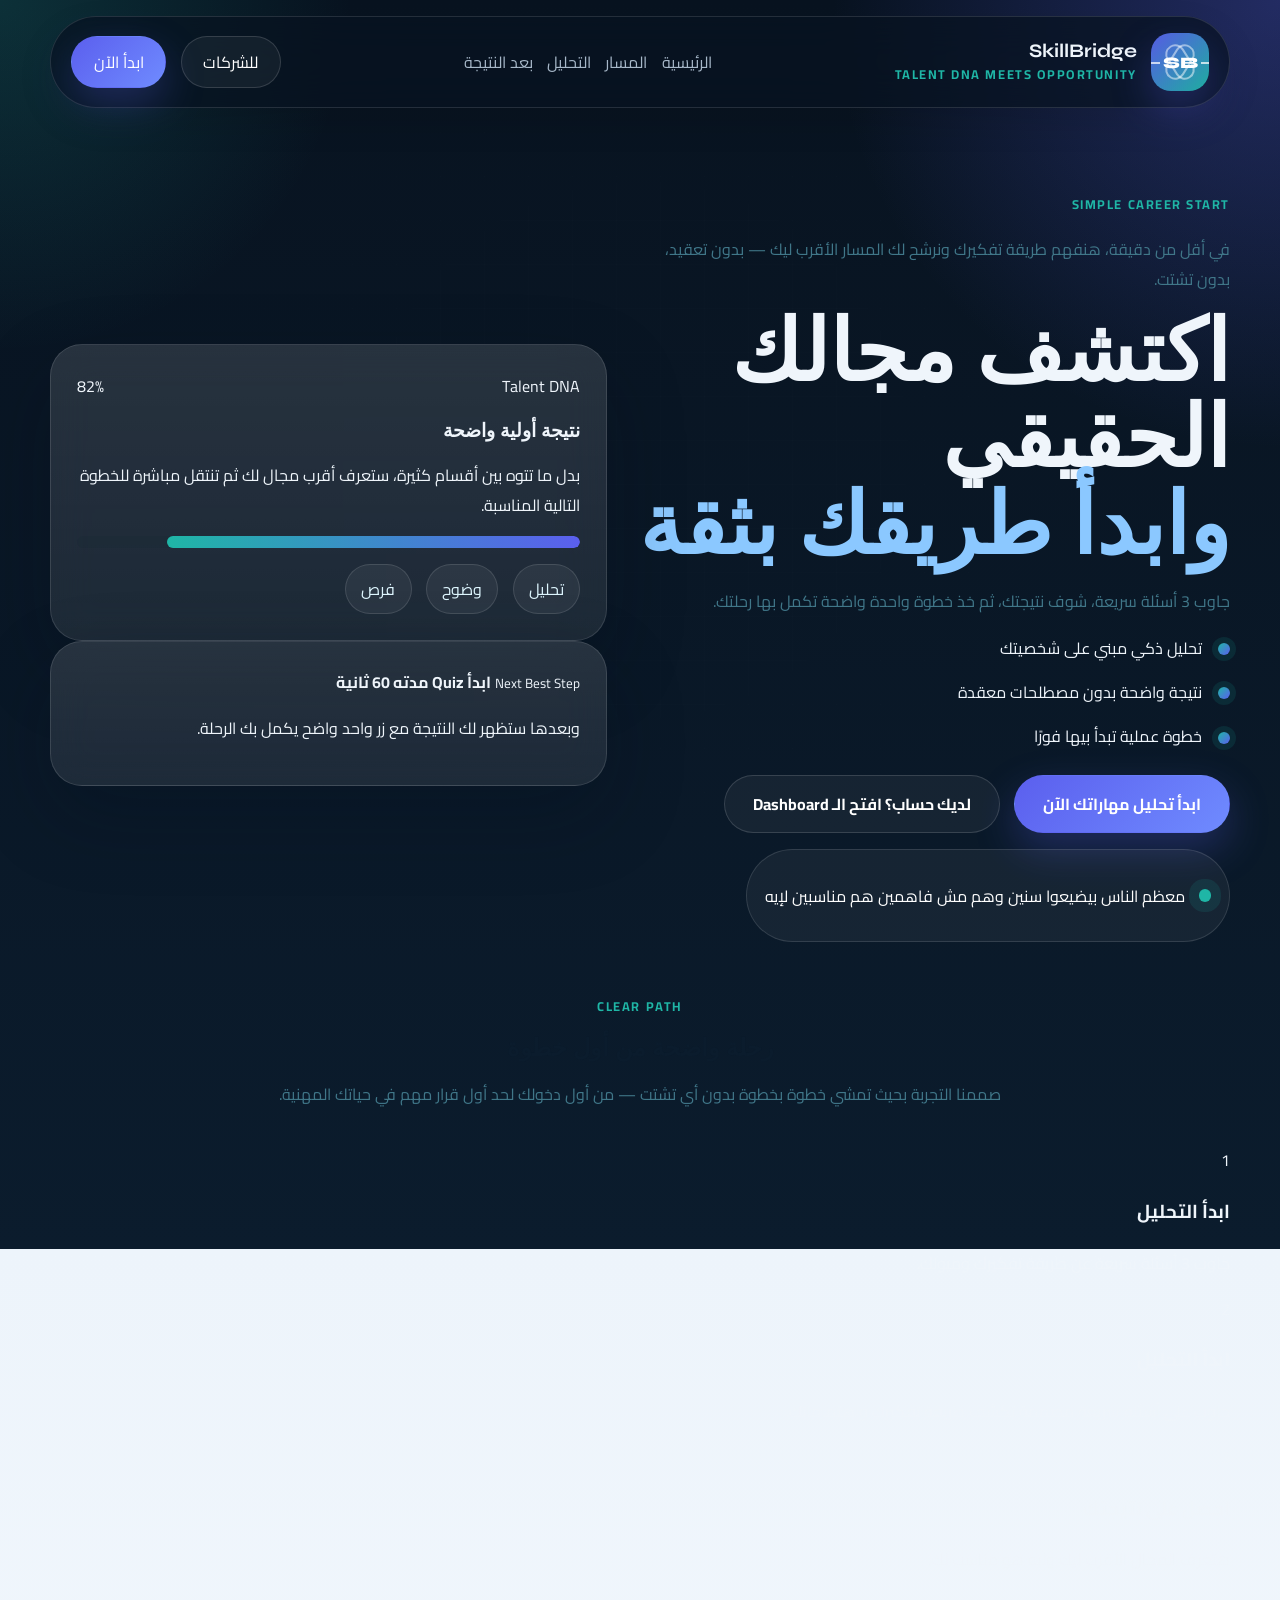
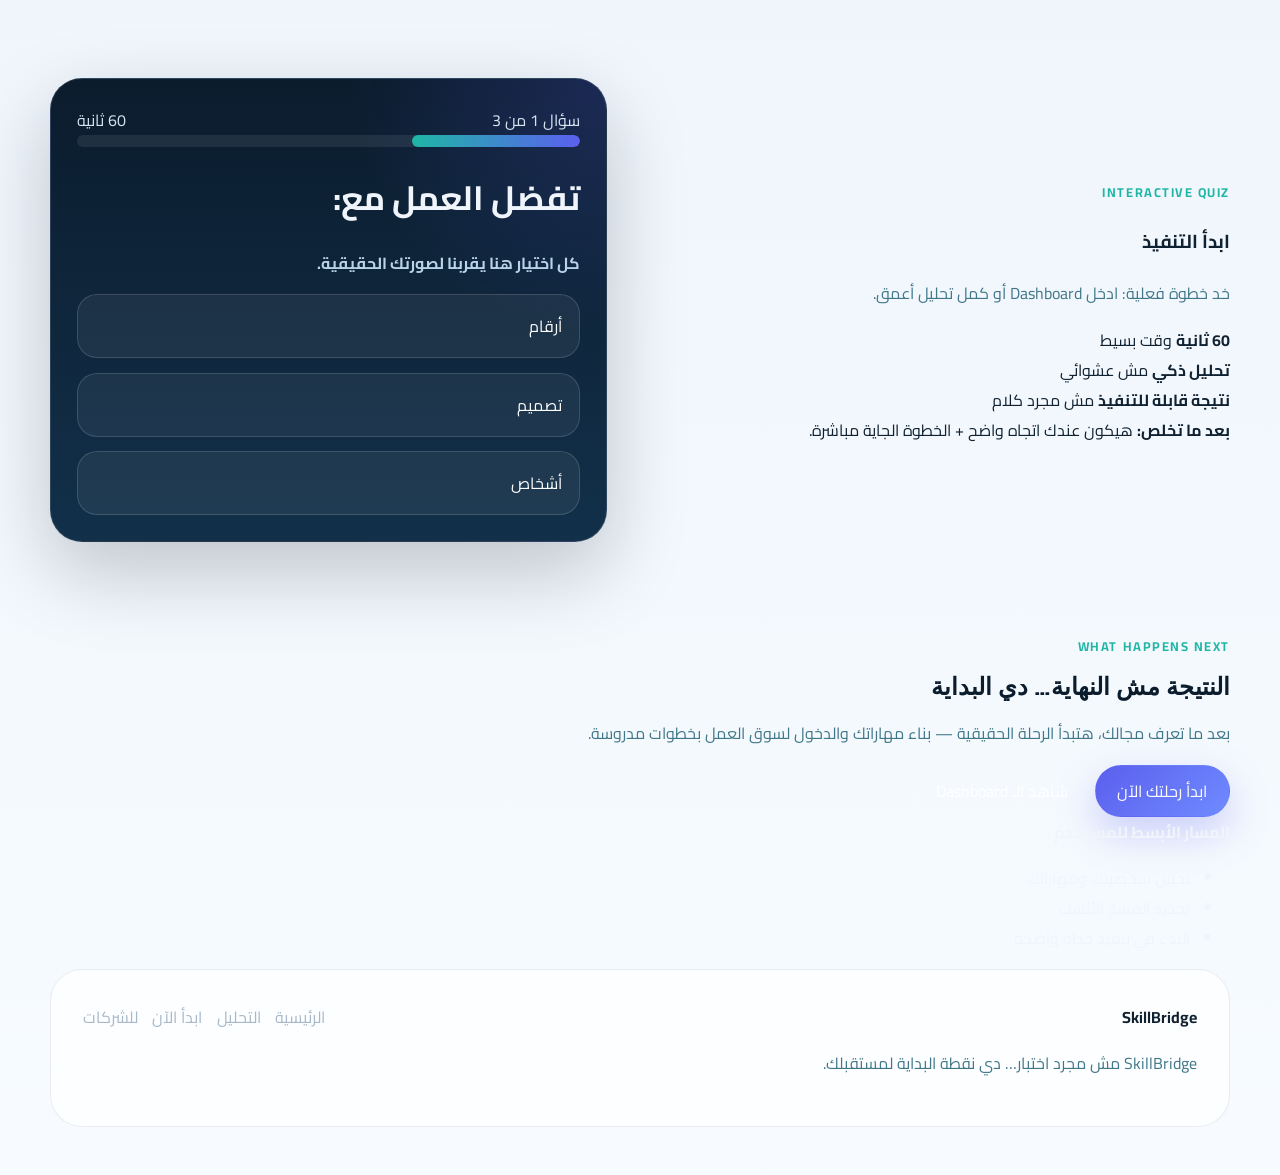
==== commit 3d6d621c: "Update print statement from 'Hello' to 'Goodbye'" ====
--- a/index.html
+++ b/index.html
@@ -3,12 +3,12 @@
 <head>
   <meta charset="UTF-8">
   <meta name="viewport" content="width=device-width, initial-scale=1.0">
-  <meta name="description" content="SkillBridge منصة ذكية تساعدك تكتشف مجالك الحقيقي، تحلل مهاراتك، وتبدأ رحلة مهنية أوضح وأقوى.">
+  <meta name="description" content="SkillBridge منصة بسيطة تساعدك تكتشف مجالك وتبدأ بخطوة واضحة.">
   <title>SkillBridge | اكتشف مجالك الحقيقي</title>
   <link rel="preconnect" href="https://fonts.googleapis.com">
   <link rel="preconnect" href="https://fonts.gstatic.com" crossorigin>
   <link href="https://fonts.googleapis.com/css2?family=Cairo:wght@400;600;700;800;900&family=Syne:wght@700;800&display=swap" rel="stylesheet">
-  <link rel="stylesheet" href="./style.css">
+  <link rel="stylesheet" href="style.css">
 </head>
 <body>
   <div class="loading-screen" id="loadingScreen" aria-hidden="true">
@@ -44,107 +44,102 @@
 
       <nav class="nav-menu" id="navMenu">
         <a href="#home">الرئيسية</a>
-        <a href="#quiz">التحليل السريع</a>
-        <a href="#product">المنصة</a>
-        <a href="#companies">للشركات</a>
-        <a href="#learning">تطوير المهارات</a>
+        <a href="#path">المسار</a>
+        <a href="#quiz">التحليل</a>
+        <a href="#next-step">بعد النتيجة</a>
       </nav>
 
       <div class="nav-actions">
-        <a class="btn btn-ghost" href="./company-auth.html">للشركات</a>
-        <a class="btn btn-primary" href="./student-auth.html">ابدأ الآن</a>
+        <a class="btn btn-ghost" href="company-auth.html">للشركات</a>
+        <a class="btn btn-primary" href="#quiz">ابدأ الآن</a>
       </div>
     </div>
   </header>
 
-  
   <main>
     <section class="hero-section" id="home">
       <div class="container hero-grid">
         <div class="hero-copy reveal">
-          <span class="eyebrow">Platform That Understands You</span>
-          <p class="hero-hook">مشكلتك مش إنك مش شاطر… مشكلتك إنك في المسار الغلط.</p>
-          <h1>اكتشف مجالك الحقيقي… <span>مش مجرد وظيفة</span></h1>
-          <p class="hero-subtext">حلل مهاراتك، اعرف نقاط قوتك، واحصل على فرص تناسبك بدقة.</p>
-
-          <ul class="hero-points">
-            <li>اعرف مستواك الحقيقي</li>
-            <li>شوف فرص مناسبة ليك</li>
-            <li>طور نفسك بخطة واضحة</li>
-          </ul>
+          <span class="eyebrow">Simple Career Start</span>
+<p class="hero-subtext">
+في أقل من دقيقة، هنفهم طريقة تفكيرك ونرشح لك المسار الأقرب ليك — بدون تعقيد، بدون تشتت.
+</p>
+<h1>اكتشف مجالك الحقيقي <span>وابدأ طريقك بثقة</span></h1>          <p class="hero-subtext">جاوب 3 أسئلة سريعة، شوف نتيجتك، ثم خذ خطوة واحدة واضحة تكمل بها رحلتك.</p>
+
+  
+            <ul class="hero-points">
+  <li>تحليل ذكي مبني على شخصيتك</li>
+  <li>نتيجة واضحة بدون مصطلحات معقدة</li>
+  <li>خطوة عملية تبدأ بيها فورًا</li>
+</ul>
+          
 
           <div class="hero-actions">
             <a class="btn btn-primary btn-large" href="#quiz">ابدأ تحليل مهاراتك الآن</a>
-            <a class="btn btn-ghost btn-large" href="student-dashboard.html">شاهد الـ Dashboard</a>
+            <a class="btn btn-ghost btn-large" href="student-dashboard.html">لديك حساب؟ افتح الـ Dashboard</a>
           </div>
 
           <div class="hero-dynamic">
             <span class="dynamic-dot"></span>
-            <p id="heroDynamicText">90%من الطلاب لا يعرفون مهاراتهم الحقيقيه</p>
-          </div>
-
-          <p class="urgency-line">ابدأ دلوقتي بدل ما تضيع سنة تانية في طريق مش شبهك.</p>
-        </div>
-
-        <div class="hero-visual reveal">
-          <div class="hero-card dna-card">
+<p id="heroDynamicText">
+معظم الناس بيضيعوا سنين وهم مش فاهمين هم مناسبين لإيه
+</p>          </div>
+        </div>
+
+        <div class="hero-side reveal">
+          <article class="hero-card main-card">
             <div class="hero-card-head">
               <span>Talent DNA</span>
               <span>82%</span>
             </div>
-            <h3>أنت مناسب لمجال Data بنسبة 82%</h3>
-            <p>تحليل سريع يربط طريقة تفكيرك بالمهارات والفرص المناسبة لك.</p>
+            <h3>نتيجة أولية واضحة</h3>
+            <p>بدل ما تتوه بين أقسام كثيرة، ستعرف أقرب مجال لك ثم تنتقل مباشرة للخطوة التالية المناسبة.</p>
             <div class="mini-progress"><span style="width:82%"></span></div>
             <div class="chip-row">
-              <span class="chip">Python</span>
-              <span class="chip">SQL</span>
-              <span class="chip">Problem Solving</span>
+              <span class="chip">تحليل</span>
+              <span class="chip">وضوح</span>
+              <span class="chip">فرص</span>
             </div>
-          </div>
-
-          <div class="hero-card floating-card">
+          </article>
+
+          <article class="hero-card side-note">
             <small>Next Best Step</small>
             <strong>ابدأ Quiz مدته 60 ثانية</strong>
-            <p>ثم ادخل مباشرة إلى لوحة نتائجك وخطة التطوير المقترحة.</p>
-          </div>
-        </div>
-      </div>
-    </section>
-
-    <section class="trust-strip reveal">
-      <div class="container trust-grid">
-        <article>
-          <strong>رحلة واضحة</strong>
-          <p>Hero → Quiz → Result → Dashboard</p>
-        </article>
-        <article>
-          <strong>تجربة ذكية</strong>
-          <p>Dynamic content + matching + learning path</p>
-        </article>
-        <article>
-          <strong>قرار أسرع</strong>
-          <p>Call to action واضح في كل خطوة</p>
-        </article>
-      </div>
-    </section>
-
-    <section class="journey-strip reveal">
-      <div class="container journey-track">
-        <article class="journey-step is-active">
-          <span>1</span>
-          <strong>أنت هنا الآن</strong>
-          <p>لسه بنفهمك من أول سؤال.</p>
-        </article>
-        <article class="journey-step">
-          <span>2</span>
-          <strong>النتيجة</strong>
-          <p>هتشوف قراءة شخصية سريعة ومش generic.</p>
-        </article>
-        <article class="journey-step">
-          <span>3</span>
-          <strong>الخطوة الجاية</strong>
-          <p>Dashboard + فرص + خطة تعلم.</p>
-        </article>
+            <p>وبعدها ستظهر لك النتيجة مع زر واحد واضح يكمل بك الرحلة.</p>
+          </article>
+        </div>
+      </div>
+    </section>
+
+    <section class="simple-path-section" id="path">
+      <div class="container">
+        <div class="section-heading reveal compact-heading">
+          <span class="eyebrow">Clear Path</span>
+<h2>رحلة واضحة من أول خطوة</h2>
+<p>
+صممنا التجربة بحيث تمشي خطوة بخطوة بدون أي تشتت — من أول دخولك لحد أول قرار مهم في حياتك المهنية.
+</p>
+</div>
+
+        <div class="path-grid">
+          <article class="path-card reveal">
+            <span class="path-number">1</span>
+            <h3>ابدأ التحليل</h3>
+            <p>جاوب 3 أسئلة سريعة عن طريقة تفكيرك وميولك.</p>
+          </article>
+
+          <article class="path-card reveal">
+            <span class="path-number">2</span>
+          <h3>ابدأ التحليل</h3>
+<p>جاوب على أسئلة سريعة مصممة تكشف طريقة تفكيرك واهتماماتك.</p> 
+          </article>
+
+          <article class="path-card reveal">
+            <span class="path-number">3</span>
+          <h3>احصل على نتيجتك</h3>
+<p>هتعرف المجال الأقرب ليك وليه هو مناسب لك.</p>
+          </article>
+        </div>
       </div>
     </section>
 
@@ -152,32 +147,27 @@
       <div class="container quiz-grid">
         <div class="section-copy reveal">
           <span class="eyebrow">Interactive Quiz</span>
-          <h2>اكتشف مجالك في 60 ثانية</h2>
-          <p>جاوب على أسئلة قصيرة، وسنحوّل إجاباتك إلى قراءة أولية عن المجال الأقرب لك، المهارات المطلوبة، والخطوة التالية المناسبة.</p>
-          <p class="journey-copy">دي مجرد البداية… بعد النتيجة هنشوفك بعمق أكتر ونبني خطتك.</p>
-          <div class="inline-stats">
-            <div>
-              <strong>3</strong>
-              <span>أسئلة سريعة</span>
-            </div>
-            <div>
-              <strong>AI</strong>
-              <span>Feedback فوري</span>
-            </div>
-            <div>
-              <strong>1</strong>
-              <span>CTA واضح</span>
-            </div>
-          </div>
-          <div class="progress-story">
-            <strong>أنت هتفتح 30% من رحلتك</strong>
-            <span>فاضل خطوة وتفتح فرص حقيقية وخطة تطوير تناسبك.</span>
-          </div>
-          <div class="badge-row">
-            <span class="game-badge">Badge: Explorer</span>
-            <span class="game-badge">+120 XP</span>
-          </div>
-          <a class="btn btn-secondary" href="student-auth.html">جرب التحليل الكامل</a>
+         <h3>ابدأ التنفيذ</h3>
+<p>خد خطوة فعلية: ادخل Dashboard أو كمل تحليل أعمق.</p>
+        <div class="simple-benefits">
+  <div>
+    <strong>60 ثانية</strong>
+    <span>وقت بسيط</span>
+  </div>
+  <div>
+    <strong>تحليل ذكي</strong>
+    <span>مش عشوائي</span>
+  </div>
+  <div>
+    <strong>نتيجة قابلة للتنفيذ</strong>
+    <span>مش مجرد كلام</span>
+  </div>
+</div>
+
+          <div class="next-note">
+  <strong>بعد ما تخلص:</strong>
+  <span>هيكون عندك اتجاه واضح + الخطوة الجاية مباشرة.</span>
+</div>
         </div>
 
         <div class="quiz-card reveal">
@@ -196,195 +186,27 @@
       </div>
     </section>
 
-    <section class="product-section" id="product">
-      <div class="container">
-        <div class="section-heading reveal">
-          <span class="eyebrow">Product Experience</span>
-          <h2>SkillBridge ليست مجرد Landing Page</h2>
-          <p class="corsat">مش هنديّك كورسات وخلاص، ومش هنعرض وظائف لأي حد. SkillBridge تقولك تتعلم إيه وليه، وتوصلك باللي يناسبك أنت.</p>
-        </div>
-
-        <div class="product-grid">
-          <article class="product-card reveal">
-            <span class="card-step">01</span>
-            <h3>Quiz ذكي</h3>
-            <p>أسئلة قصيرة تكشف طريقة التفكير والميول المهنية وتفتح فضول المستخدم من أول دقيقة.</p>
-            <a href="#quiz" class="text-link">جرب التحليل</a>
-          </article>
-          <article class="product-card reveal">
-            <span class="card-step">02</span>
-            <h3>Dashboard واضح</h3>
-            <p>لوحة تعرض نسبة التوافق، المهارات الأساسية، المجالات المقترحة، والخطوات القادمة.</p>
-            <a href="student-dashboard.html" class="text-link">ابدأ الآن</a>
-          </article>
-          <article class="product-card reveal">
-            <span class="card-step">03</span>
-            <h3>Smart Matching</h3>
-            <p>فرص مناسبة لك بناءً على شخصيتك ومستواك وليس فقط كلمات موجودة في CV.</p>
-            <a href="./smart-jobs.html" class="text-link">شاهد الفرص</a>
-          </article>
-          <article class="product-card reveal">
-            <span class="card-step">04</span>
-            <h3>Learning Path</h3>
-            <p>اقتراحات تعلم مرتبطة مباشرة بالمجال الذي يناسبك حتى تشعر أن كل خطوة لها معنى.</p>
-            <a href="#learning" class="text-link">ابدأ رحلتك</a>
-          </article>
-        </div>
-      </div>
-    </section>
-
-    <section class="dashboard-preview reveal">
-      <div class="container dashboard-grid">
-        <div class="section-copy">
-          <span class="eyebrow">Your Next Screen</span>
-          <h2>بعد النتيجة… تدخل مباشرة إلى لوحة تقرأك</h2>
-          <p>المستخدم لا يتوقف عند نتيجة عامة، بل ينتقل إلى Dashboard يشرح له ماذا يفعل الآن ولماذا هذا المسار مناسب له.</p>
-          <p class="journey-copy">تمام، عرفنا أنت مين… نوصلك بفرص بقى.</p>
-          <div class="retention-list">
-            <div>في 3 فرص مناسبة ليك متاحة دلوقتي</div>
-            <div>في Dashboard فيها تحليل أعمق ليك</div>
-            <div>في مقارنة بينك وبين ناس شبهك</div>
-          </div>
-          <a class="btn btn-primary" href="student-dashboard.html">ابدأ الآن</a>
-        </div>
-
-        <div class="dashboard-card">
-          <div class="dashboard-head">
-            <div>
-              <small>Talent Snapshot</small>
-              <h3>Data Explorer</h3>
-            </div>
-            <span class="match-badge">82% Match</span>
-          </div>
-          <div class="dashboard-metrics">
-            <article>
-              <strong>Python</strong>
-              <div class="mini-progress"><span style="width:74%"></span></div>
-            </article>
-            <article>
-              <strong>Analytical Thinking</strong>
-              <div class="mini-progress"><span style="width:89%"></span></div>
-            </article>
-            <article>
-              <strong>Communication</strong>
-              <div class="mini-progress"><span style="width:63%"></span></div>
-            </article>
-          </div>
-          <div class="dashboard-note">
-            <strong>Recommendation:</strong>
-            تعلم Python لأن ده هيساعدك تدخل مجال Data.
-          </div>
-          <div class="dashboard-unlock">
-            <span class="game-badge">Unlock: Dashboard</span>
-            <span class="game-badge">Journey: 60%</span>
-          </div>
-        </div>
-      </div>
-    </section>
-
-    <section class="companies-section" id="companies">
-      <div class="container">
-        <div class="section-heading reveal">
-          <span class="eyebrow">For Companies</span>
-          <h2>إقناع الشركات بالأرقام… لا بالكلام فقط</h2>
-          <p>SkillBridge تجعل قرار التوظيف أسرع وأذكى من خلال تحليل أعمق للمرشحين وتقليل الاعتماد على فرز الـ CV التقليدي.</p>
-        </div>
-
-        <div class="stats-grid">
-          <article class="stat-card reveal">
-            <strong>60%</strong>
-            <p class="new-p">تقليل وقت التوظيف</p>
-          </article>
-          <article class="stat-card reveal">
-            <strong>80%</strong>
-            <p class="new-p">دقة اختيار أعلى</p>
-          </article>
-          <article class="stat-card reveal">
-            <strong>Less CV Noise</strong>
-            <p class="new-p">تقليل الاعتماد على CV filtering التقليدي</p>
-          </article>
-        </div>
-        <div class="company-benefits">
-          <article class="company-benefit reveal">
-            <strong>بدل CV</strong>
-            <p class="new-p">Talent Score واضح يختصر صورة المرشح بسرعة.</p>
-          </article>
-          <article class="company-benefit reveal">
-            <strong>بدل Interview طويل</strong>
-            <p class="new-p">تحليل جاهز للشخصية والمهارات قبل المقابلة.</p>
-          </article>
-          <article class="company-benefit reveal">
-            <strong>مشكلة حقيقية</strong>
-            <p class="new-p">نقلل الوقت الضائع ونرفع دقة الاختيار من البداية.</p>
-          </article>
-        </div>
-
-        <div class="company-cta reveal">
-          <a class="btn btn-secondary btn-large" href="company-dashboard.html">ابدأ الآن</a>
-        </div>
-      </div>
-    </section>
-
-    <section class="proof-section">
-      <div class="container">
-        <div class="section-heading reveal">
-          <span class="eyebrow">Real Stories</span>
-          <h2>مش مجرد Concept</h2>
-          <p>أرقام وحالات قبل/بعد تدي ثقة حقيقية أن SkillBridge تحل مشكلة موجودة فعلًا.</p>
-        </div>
-        <div class="proof-numbers reveal">
-          <div><strong>+10,000</strong><span>مستخدم جرّب التحليل</span></div>
-          <div><strong>72%</strong><span>من أصحاب مسار Data لديهم أنماط قريبة من نتيجتك</span></div>
-          <div><strong>3 أسابيع</strong><span>متوسط الوقت للوصول إلى أول فرصة مناسبة</span></div>
-        </div>
-        <div class="proof-grid">
-          <article class="proof-card reveal">
-            <strong>أحمد | قبل / بعد</strong>
-            <p>كان تايه بين مجالات كتير → بعد التحليل ركّز على Frontend Developer وبدأ يبني Portfolio أوضح وخطة تعلم فعلية.</p>
-          </article>
-          <article class="proof-card reveal">
-            <strong>سارة | قبل / بعد</strong>
-            <p>كانت مترددة بين Marketing وData → اكتشفت إن ميولها أقرب للتحليل وبدأت Data Analysis بدل ما تضيع وقتها في اتجاه مش مناسب.</p>
-          </article>
-        </div>
-      </div>
-    </section>
-
-    <section class="learning-section" id="learning">
-      <div class="container learning-grid">
+    <section class="next-step-section" id="next-step">
+      <div class="container next-step-grid">
         <div class="section-copy reveal">
-          <span class="eyebrow">Skill Growth</span>
-          <h2>طور مهاراتك بناءً على مستقبلك… لا بشكل عشوائي</h2>
-          <p>كل اقتراح تعلم داخل المنصة مرتبط بهدف مهني فعلي، حتى يشعر المستخدم أن التعلم خطوة تقربه من نتيجة واضحة.</p>
-          <div class="badge-row">
-            <span class="game-badge">Badge: Analyzer</span>
-            <span class="game-badge">Journey: 80%</span>
-          </div>
-          <a class="btn btn-primary" href="./learning-path.html">ابدأ الآن</a>
-        </div>
-
-        <div class="learning-card reveal">
-          <small>Recommended for you</small>
-          <h3>تعلم Python</h3>
-          <p>لأن ده هيساعدك تدخل مجال Data ويقوي فرصة توافقك مع الوظائف التحليلية.</p>
-          <ul class="learning-list">
-            <li>ابدأ بالأساسيات خلال 7 أيام</li>
-            <li>نفّذ مشروع بيانات بسيط</li>
-            <li>حدّث Talent Passport بالإنجاز الجديد</li>
-          </ul>
-          <a class="text-link" href="student-auth.html">جرب التحليل</a>
-        </div>
-      </div>
-    </section>
-
-    <section class="cta-section reveal">
-      <div class="container cta-panel">
-        <span class="eyebrow">Ready To Start?</span>
-        <h2>SkillBridge يفهمك قبل ما يرشحك</h2>
-        <p class="Start">ابدأ من التحليل السريع، ثم انتقل إلى لوحة النتائج، ثم طوّر نفسك بخطة واضحة وفرص مناسبة فعلًا.</p>
-        <div class="hero-actions center">
-          <a class="btn btn-primary btn-large" href="#quiz">ابدأ تحليل مهاراتك الآن</a>
-          <a class="btn btn-ghost btn-large" href="student-auth.html">ابدأ الآن</a>
+          <span class="eyebrow">What Happens Next</span>
+<h2>النتيجة مش النهاية… دي البداية</h2>
+<p>
+بعد ما تعرف مجالك، هتبدأ الرحلة الحقيقية — بناء مهاراتك والدخول لسوق العمل بخطوات مدروسة.
+</p>
+          <div class="next-actions">
+            <a class="btn btn-primary" href="student-auth.html">ابدأ رحلتك الآن</a>
+            <a class="btn btn-ghost" href="student-dashboard.html">شاهد الـ Dashboard</a>
+          </div>
+        </div>
+
+        <div class="next-step-card reveal">
+          <strong>المسار الأبسط للمستخدم</strong>
+         <ul class="next-step-list">
+  <li>تحليل شخصيتك ومهاراتك</li>
+  <li>تحديد المسار الأنسب</li>
+  <li>البدء في تنفيذ خطة واضحة</li>
+</ul>
         </div>
       </div>
     </section>
@@ -396,121 +218,75 @@
       <button class="result-close" id="resultClose" type="button" aria-label="إغلاق">×</button>
       <div class="result-hero">
         <span class="eyebrow">Your Talent Reveal</span>
-        <p class="result-kicker">🎯 نتيجتك</p>
-        <h2 id="resultTitle">أنت مناسب لـ Data Analysis بنسبة 82%</h2>
-        <p class="result-ai-copy" id="resultAiCopy"></p>
-      </div>
+        <p class="result-kicker">نتيجتك</p>
+<h2 id="resultTitle">مجالك الأقرب: Data Analysis بنسبة 82%</h2>
+<p class="result-ai-copy">
+بناءً على اختياراتك، أنت تميل للتفكير التحليلي واتخاذ قرارات مبنية على بيانات. ده بيخليك مناسب لمجالات زي تحليل البيانات وحل المشكلات.
+</p>
+</div>
 
       <div class="result-summary-grid">
         <article class="result-panel-card">
-          <strong>✔ نقاط قوتك</strong>
+          <strong>نقاط قوتك</strong>
           <ul id="resultStrengths" class="result-list"></ul>
         </article>
         <article class="result-panel-card">
-          <strong>✔ المجالات المناسبة</strong>
+          <strong>المجالات المناسبة</strong>
           <ul id="resultPaths" class="result-list"></ul>
         </article>
         <article class="result-panel-card">
-          <strong>✔ أول خطوة ليك</strong>
-          <p id="resultNextStep"></p>
+          <strong>أول خطوة ليك</strong>
+<p id="resultNextStep">
+ابدأ بتعلم أساسيات تحليل البيانات، ثم طبق على مشاريع بسيطة — ده هيكون أول طريقك الحقيقي.
+</p>
         </article>
       </div>
 
       <div class="insight-grid">
         <article class="insight-card">
-          <strong>Talent DNA Graph</strong>
+          <strong>Talent DNA</strong>
           <div class="dna-bars" id="dnaBars"></div>
         </article>
         <article class="insight-card">
-          <strong>Skill Radar</strong>
-          <div class="radar-card">
-            <div class="radar-ring ring-1"></div>
-            <div class="radar-ring ring-2"></div>
-            <div class="radar-ring ring-3"></div>
-            <div class="radar-shape" id="radarShape"></div>
-          </div>
-        </article>
-        <article class="insight-card">
-          <strong>Retention Hook</strong>
+          <strong>لماذا هذه النتيجة؟</strong>
           <ul class="result-list" id="resultHooks"></ul>
         </article>
       </div>
 
       <div class="unlock-strip">
-        <strong id="resultProgressText">أنت خلصت 30% من رحلتك</strong>
-        <span>كمّل الخطوة الجاية عشان تفتح الـ Dashboard والفرص الحقيقية.</span>
+      <strong id="resultProgressText">
+أنت بدأت أول خطوة في رحلتك المهنية
+</strong>
+<span>
+كمل دلوقتي وابدأ في بناء مستقبلك خطوة بخطوة.
+</span> 
       </div>
 
       <div class="result-actions">
-        <a class="btn btn-primary btn-large" href="./student-auth.html">ابدأ رحلتك الآن</a>
-          <a class="btn btn-ghost btn-large" href="student-auth.html">جرب التحليل الكامل</a>
+        <a class="btn btn-primary btn-large" href="student-auth.html">ابدأ رحلتك الآن</a>
+        <a class="btn btn-ghost btn-large" href="student-dashboard.html">شاهد الـ Dashboard</a>
       </div>
     </div>
   </section>
 
-
-<footer id="contact" class="footer-section">
-  <div class="container">
-
-    <div class="footer-top">
-      <!-- Brand -->
-      <div class="footer-brand">
-        <h3>SkillBridge</h3>
-        <p>
-          منصة ذكية تربط المهارات بالفرص، وتساعدك تبني مستقبلك المهني بثقة.
-        </p>
-      </div>
-
-      <!-- Contact Info -->
-      <div class="footer-contact">
-        <h4>تواصل معنا</h4>
-
-        <ul>
-          <li>
-            <i class="fas fa-phone"></i>
-            <span>01069770082</span>
-          </li>
-          <li>
-            <i class="fas fa-envelope"></i>
-            <span>gellithy36@gmail.com</span>
-          </li>
-          <li>
-            <i class="fas fa-location-dot"></i>
-            <span>القاهرة، مصر</span>
-          </li>
-        </ul>
-      </div>
-
-      <!-- Contact Form -->
-      <div class="footer-form">
-        <h4>راسلنا</h4>
-        <form>
-          <input type="text" placeholder="اسمك" required>
-          <input type="email" placeholder="بريدك الإلكتروني" required>
-          <textarea placeholder="رسالتك" required></textarea>
-          <button type="submit">
-            إرسال الرسالة
-            <i class="fas fa-paper-plane"></i>
-          </button>
-        </form>
-      </div>
-    </div>
-
-    <!-- Social -->
-    <div class="footer-social">
-      <a href="#"><i class="fab fa-facebook-f"></i></a>
-      <a href="#"><i class="fab fa-linkedin-in"></i></a>
-      <a href="#"><i class="fab fa-twitter"></i></a>
-      <a href="#"><i class="fab fa-instagram"></i></a>
-    </div>
-
-    <!-- Bottom -->
-    <div class="footer-bottom">
-      © 2026 SkillBridge — جميع الحقوق محفوظة
-    </div>
-
-  </div>
-</footer>
-  <script src="./main.js"></script>
+  <footer class="site-footer">
+    <div class="container footer-shell">
+      <div>
+        <strong>SkillBridge</strong>
+<p>
+SkillBridge مش مجرد اختبار… دي نقطة البداية لمستقبلك.
+</p>
+      </div>
+
+      <div class="footer-links">
+        <a href="#home">الرئيسية</a>
+        <a href="#quiz">التحليل</a>
+        <a href="student-auth.html">ابدأ الآن</a>
+        <a href="company-auth.html">للشركات</a>
+      </div>
+    </div>
+  </footer>
+
+  <script src="main.js"></script>
 </body>
 </html>
